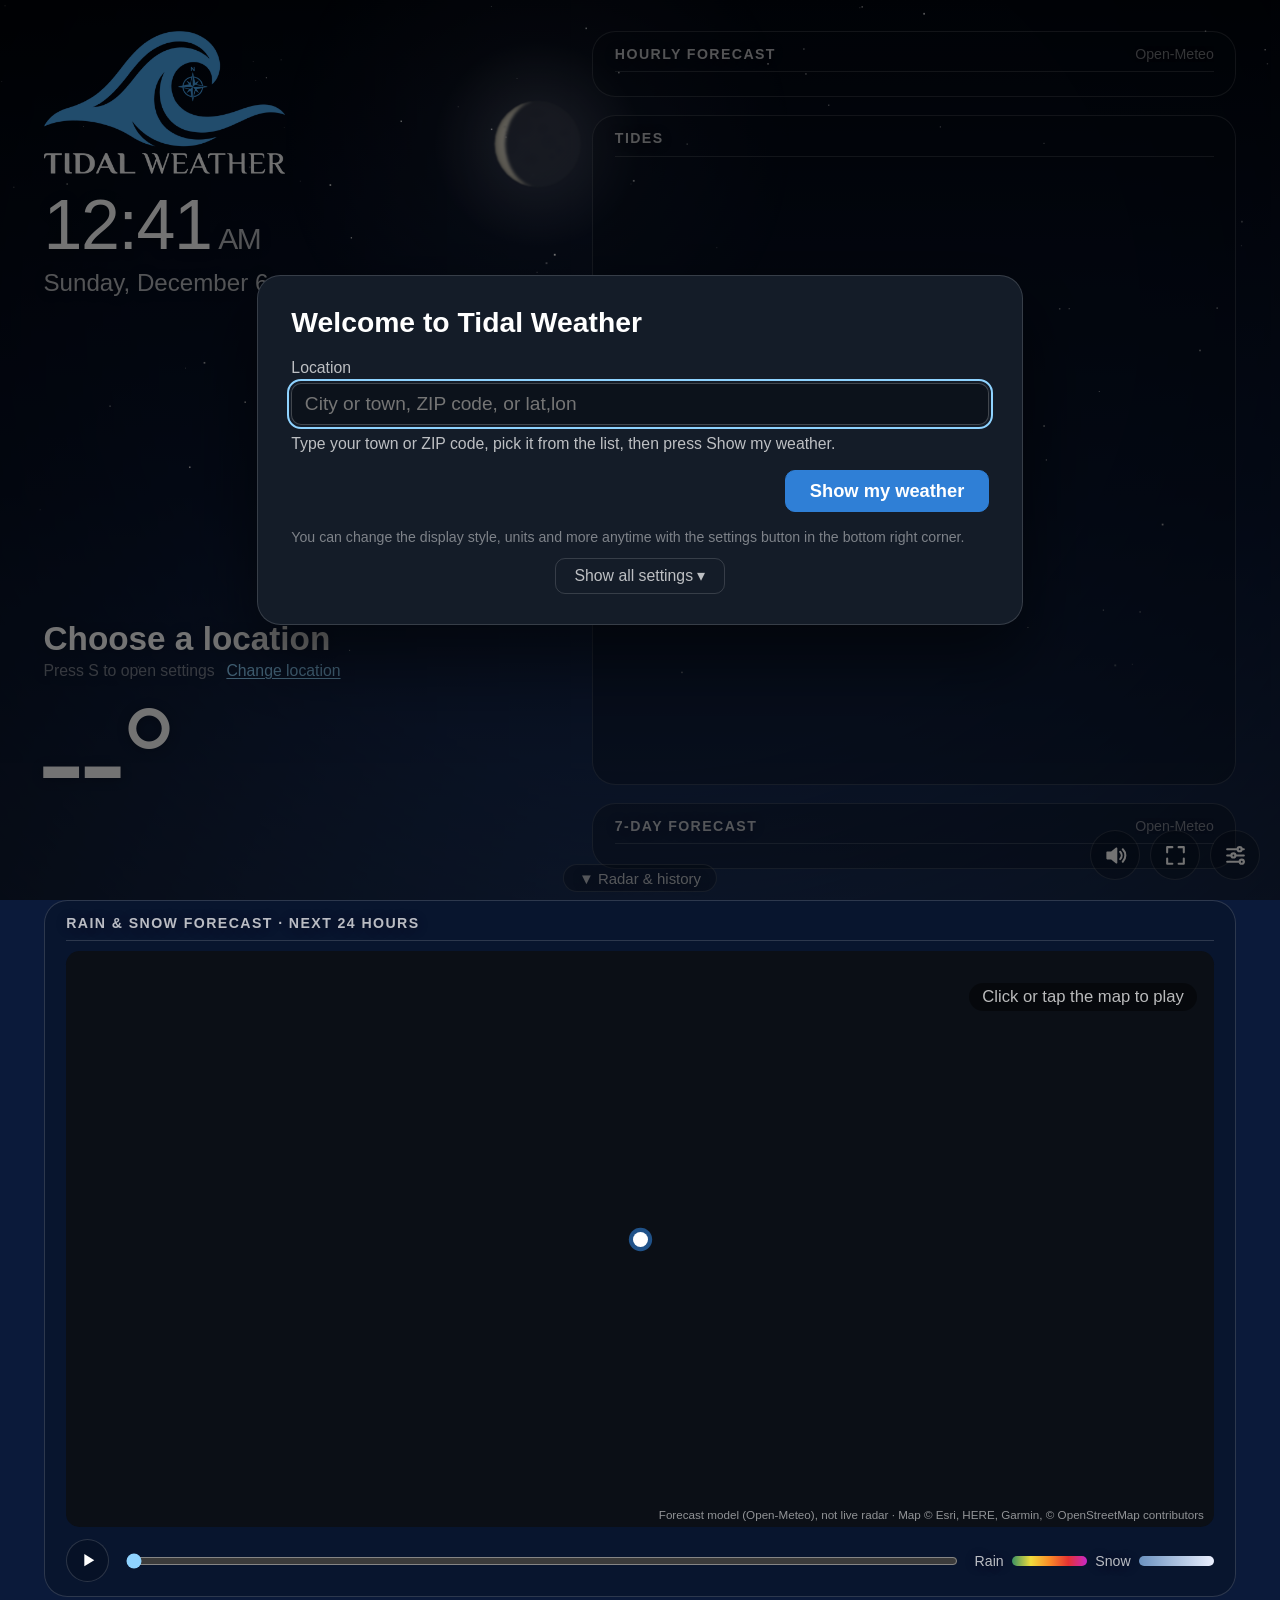
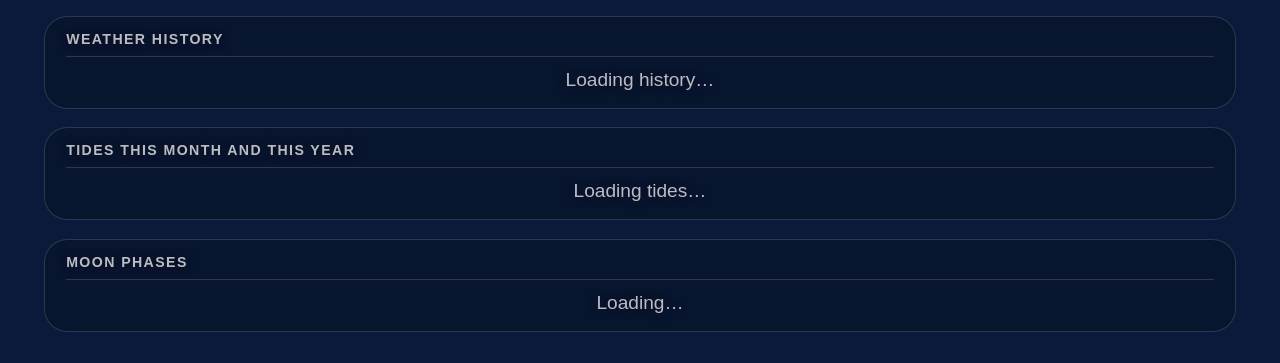
==== index.html @ eb4af856 "Moon phases: Sun and Moon tiles, a moon calendar below the first screen, exact full and new moon dat" ====
<!doctype html>
<html lang="en">
<head>
<meta charset="utf-8">
<meta name="viewport" content="width=device-width, initial-scale=1">
<!-- Security: the page may only load its own files and talk to the weather services below, and never tells them which page asked. -->
<meta http-equiv="Content-Security-Policy" content="default-src 'self'; script-src 'self' 'unsafe-inline'; style-src 'self' 'unsafe-inline'; img-src 'self' data: https://server.arcgisonline.com; connect-src 'self' https://tidal-weather.tidalweather.workers.dev https://api.open-meteo.com https://archive-api.open-meteo.com https://marine-api.open-meteo.com https://geocoding-api.open-meteo.com https://api.zippopotam.us https://api.tidesandcurrents.noaa.gov https://api.weather.gov https://earthquake.usgs.gov https://www.fema.gov; object-src 'none'; base-uri 'none'; form-action 'none'">
<meta name="referrer" content="no-referrer">
<title>Tidal Weather</title>
<link rel="icon" href="icon.png">
<!-- Added to a home screen, it gets the wave icon and opens full-screen like an app -->
<link rel="manifest" href="manifest.webmanifest">
<link rel="apple-touch-icon" href="app-icon-180.png">
<meta name="apple-mobile-web-app-capable" content="yes">
<meta name="mobile-web-app-capable" content="yes">
<meta name="apple-mobile-web-app-title" content="Tidal Weather">
<meta name="apple-mobile-web-app-status-bar-style" content="black">
<meta name="theme-color" content="#0b1a3a">
<link rel="stylesheet" href="style.css">
</head>
<body>
<div class="bg" id="bgA"></div>
<div class="bg" id="bgB"></div>
<canvas id="sky"></canvas>
<div id="shade"></div>

<main id="app">
  <section class="left">
    <div class="top">
      <div><img class="logo" src="logo.png" alt="Tidal Weather"><div class="clock" id="clock">--:--</div><div class="date" id="date"></div></div>
      <div class="notices">
        <div class="notice alert" id="alert" hidden></div>
        <div class="notice soe" id="soe" hidden></div>
      </div>
    </div>
    <div class="spacer"></div>
    <div class="place" id="place">Weather &amp; Tides</div>
    <div class="statusrow"><div class="status" id="status">Loading…</div><button type="button" class="chgloc" id="chgLoc">Change location</button></div>
    <div class="temp" id="temp">--°</div>
    <div class="cond" id="cond"></div>
    <div class="hl" id="hl"></div>
    <div class="stats" id="stats"></div>
  </section>

  <section class="right">
    <div class="card"><h3>Hourly forecast <span>Open-Meteo</span></h3><div class="hours" id="hours"></div></div>
    <div class="card" id="tideCard"><h3>Tides <span id="tideSrc"></span></h3><div id="tideBody" style="display:flex;flex-direction:column;flex:1;min-height:0"></div></div>
    <div class="card"><h3>7-day forecast <span>Open-Meteo</span></h3><div class="days" id="days"></div></div>
  </section>
  <div class="more-hint" id="moreHint">▼ Radar &amp; history</div>
</main>

<div class="more" id="more">
  <div class="card">
    <h3>Rain &amp; snow forecast · next 24 hours</h3>
    <div class="radar" id="radar">
      <canvas id="radarMap"></canvas><canvas id="radarRain"></canvas>
      <div class="pin"></div>
      <div class="stamp" id="radarStamp"></div>
      <div class="hint" id="radarHint"></div>
      <div class="note" id="radarNote"></div>
      <div class="credit">Forecast model (Open-Meteo), not live radar · Map © Esri, HERE, Garmin, © OpenStreetMap contributors</div>
    </div>
    <div class="radar-bar">
      <button type="button" id="radarPlay" aria-label="Pause"></button>
      <input type="range" id="radarSlider" min="0" max="95" value="0" aria-label="Forecast time">
      <div class="legend">Rain <i style="background:linear-gradient(90deg,rgba(80,200,120,.7),#f0dc3c,#fa8c28,#e63232,#c828c8)"></i>
        Snow <i style="background:linear-gradient(90deg,rgba(150,200,255,.7),#ebf0ff)"></i></div>
    </div>
  </div>
  <div class="card">
    <h3>Weather history <span id="histWhere"></span></h3>
    <div id="hist"><div class="empty">Loading history…</div></div>
  </div>
  <div class="card">
    <h3>Tides this month and this year <span id="tideYearSrc"></span></h3>
    <div id="tideYear"><div class="empty">Loading tides…</div></div>
  </div>
  <div class="card">
    <h3>Moon phases <span id="moonWhen"></span></h3>
    <div id="moonCal"><div class="empty">Loading…</div></div>
  </div>
</div>

<canvas id="glass"></canvas>
<div id="vbar" aria-hidden="true"><div id="vthumb"></div></div>

<button id="sndBtn" aria-label="Sounds" title="Sounds">
  <svg viewBox="0 0 24 24" fill="none" stroke="currentColor" stroke-width="2" stroke-linecap="round" stroke-linejoin="round"><path d="M4 9v6h4l5 4V5L8 9z" fill="currentColor" stroke-width="1.5"/><path d="M16.5 8.5a5 5 0 0 1 0 7M19 6a8.5 8.5 0 0 1 0 12"/></svg>
</button>
<div id="sndPanel" hidden>
  <h4>Sounds <button type="button" id="sndClose" aria-label="Close">×</button></h4>
  <div id="sndList"></div>
  <div class="sndrow"><span>Volume</span><input type="range" id="sndVol" min="0" max="100" value="60" aria-label="Volume"><button type="button" id="sndStop">Stop</button></div>
  <div id="sndMsg"></div>
</div>
<button id="fsBtn" aria-label="Full screen" title="Full screen (F)"></button>
<button id="gear" aria-label="Settings" title="Settings (S)">
  <svg viewBox="0 0 24 24" fill="none" stroke="currentColor" stroke-width="2" stroke-linecap="round"><path d="M4 6h10M18 6h2M4 12h4M12 12h8M4 18h12M20 18h0"/><circle cx="16" cy="6" r="2"/><circle cx="10" cy="12" r="2"/><circle cx="18" cy="18" r="2"/></svg>
</button>

<div class="modal" id="settings" hidden>
  <form class="panel" id="setForm" autocomplete="off">
    <h2 id="setTitle">Settings</h2>
    <label class="keep">Location
      <input id="locInput" placeholder="City or town, ZIP code, or lat,lon">
    </label>
    <div id="locResults"></div>
    <div class="row">
      <label>Units
        <select id="unitsSel"><option value="imperial">°F · mph · ft</option><option value="metric">°C · km/h · m</option></select>
      </label>
      <label>Clock
        <select id="clockSel"><option value="12">12-hour</option><option value="24">24-hour</option></select>
      </label>
    </div>
    <div class="row">
      <label>Tide station (NOAA ID, blank = nearest)
        <input id="stationInput" placeholder="auto">
      </label>
      <label>Background animation
        <select id="motionSel"><option value="full">Full (30 fps)</option><option value="light">Light (15 fps, fewer particles)</option><option value="off">Off (still image)</option></select>
      </label>
    </div>
    <label>Display style
      <select id="displaySel"><option value="normal">Sky (default)</option><option value="ocean">Ocean</option><option value="forest">Forest</option><option value="tropical" disabled>Tropical (coming soon)</option><option value="city" disabled>City (coming soon)</option><option value="waterfall" disabled>Waterfall (coming soon)</option><option value="village" disabled>Village (coming soon)</option><option value="mirror">Smart mirror (black background, no animation)</option></select>
    </label>
    <label>Holiday theme
      <select id="holidaySel"><option value="off">None</option><option value="auto">Automatic (each holiday in its season)</option><option value="newyear" disabled>New Year's (coming soon)</option><option value="valentine" disabled>Valentine's Day (coming soon)</option><option value="stpatrick" disabled>St. Patrick's Day (coming soon)</option><option value="easter" disabled>Easter (coming soon)</option><option value="july4" disabled>Fourth of July (coming soon)</option><option value="halloween">Halloween</option><option value="thanksgiving" disabled>Thanksgiving (coming soon)</option><option value="christmas" disabled>Christmas (coming soon)</option></select>
    </label>
    <div class="row">
      <label>Background scene
        <select id="sceneSel">
          <option value="auto">Match current weather</option>
          <option value="clear">Preview: clear</option><option value="partly">Preview: partly cloudy</option>
          <option value="cloudy">Preview: cloudy</option><option value="fog">Preview: fog</option>
          <option value="drizzle">Preview: drizzle</option><option value="rain">Preview: rain</option>
          <option value="heavy">Preview: heavy rain</option><option value="flurries">Preview: flurries</option>
          <option value="snow">Preview: snow</option><option value="heavysnow">Preview: heavy snow</option>
          <option value="storm">Preview: thunderstorm</option><option value="hurricane">Preview: hurricane</option><option value="tornado">Preview: tornado</option>
          <option value="windy">Preview: high wind</option>
        </select>
      </label>
      <label>Time of day
        <select id="todSel"><option value="auto">Match the sun</option><option value="day">Preview: day</option><option value="golden">Preview: sunrise / sunset</option><option value="night">Preview: night</option></select>
      </label>
    </div>
    <div class="row">
      <label>Test alert notice
        <select id="alertSel">
          <option value="">Off (real alerts only)</option>
          <option value="demo">Preview: mix of flood warning, advisory &amp; earthquake</option>
          <option value="Hurricane Warning">Preview: Hurricane Warning</option><option value="Tropical Storm Warning">Preview: Tropical Storm Warning</option><option value="Tornado Warning">Preview: Tornado Warning</option>
          <option value="Severe Thunderstorm Warning">Preview: Severe Thunderstorm Warning</option><option value="Flash Flood Warning">Preview: Flash Flood Warning</option><option value="Flood Watch">Preview: Flood Watch</option>
          <option value="Coastal Flood Warning">Preview: Coastal Flood Warning</option><option value="Coastal Flood Advisory">Preview: Coastal Flood Advisory</option><option value="Winter Storm Warning">Preview: Winter Storm Warning</option>
          <option value="High Wind Warning">Preview: High Wind Warning</option><option value="Tsunami Warning">Preview: Tsunami Warning</option><option value="earthquake">Preview: earthquake (M6.2)</option>
        </select>
      </label>
      <label>Test state of emergency
        <select id="soeSel"><option value="">Off</option><option value="nj">Preview: New Jersey state declaration</option><option value="on">Preview: federal (FEMA) declaration</option></select>
      </label>
    </div>
    <details class="logbox">
      <summary>Alert history, last 30 days <span id="logCount"></span></summary>
      <div id="logList"></div>
    </details>
    <details class="logbox" id="fbBox">
      <summary>Send feedback</summary>
      <div class="fb">
        <label>Your message
          <textarea id="fbMsg" rows="4" maxlength="2000" placeholder="Ideas, problems, anything about the website…"></textarea>
        </label>
        <label>Your email (optional, only if you'd like a reply)
          <input id="fbReply" type="email" maxlength="200" placeholder="you@example.com">
        </label>
        <input id="fbTrap" class="trap" tabindex="-1" autocomplete="off" aria-hidden="true">
        <div class="fbrow"><button type="button" id="fbSend">Send</button><span id="fbStatus"></span></div>
      </div>
    </details>
    <div class="buttons"><button type="button" class="left" id="fsSetBtn">Full screen</button><button type="button" id="cancelBtn">Cancel</button><button type="submit" id="saveBtn">Save</button></div>
    <p class="hint wonly keep">You can change the display style, units and more anytime with the settings button in the bottom right corner.</p>
    <button type="button" id="moreSetBtn" class="keep">Show all settings ▾</button>
    <p class="hint">Keys: S or Enter opens settings · Esc closes · R refreshes · F toggles full screen.</p>
    <p class="hint" id="verLine"></p>
  </form>
</div>
<div id="toast"></div>

<!-- version.js is written when the website is published; the test copy on the PC has none -->
<script src="version.js"></script>
<!-- what the fisherman thinks, in the Ocean style (edit this file to change his lines) -->
<script src="fisherman-lines.js"></script>
<script src="camper-lines.js"></script>
<script src="beach-lines.js"></script>
<script src="js/core.js"></script>
<script src="js/sky.js"></script>
<script src="js/ocean.js"></script>
<script src="js/forest.js"></script>
<script src="js/tropical.js"></script>
<script src="js/holidays.js"></script>
<script src="js/events.js"></script>
<script src="js/scene.js"></script>
<script src="js/display.js"></script>
<script src="js/settings.js"></script>
<script src="js/below.js"></script>
<script src="js/start.js"></script>
</body>
</html>
---- style.css ----
:root {
  --fg: #fff;
  --dim: rgba(255,255,255,.72);
  --faint: rgba(255,255,255,.45);
  --card: rgba(6,12,22,.30);
  --line: rgba(255,255,255,.15);
  --water: #8fd3ff;
}
* { box-sizing: border-box; margin: 0; padding: 0; }
/* Everything is sized in rem, and rem follows screen height, so it scales from 720p to 4K. */
html { font-size: 1.85vh; background: #0b1a3a; }
body {
  min-height: 100vh; overflow-x: hidden; overflow-y: auto; color: var(--fg); background: #0b1a3a;
  font-family: "Segoe UI", "Inter", "Helvetica Neue", Ubuntu, Roboto, "Noto Sans", Arial, sans-serif;
  -webkit-font-smoothing: antialiased; user-select: none;
}
body.idle { cursor: none; }

.bg { position: fixed; inset: 0; opacity: 0; transition: opacity 4s ease; }
.bg.on { opacity: 1; }
#sky { position: fixed; inset: 0; width: 100%; height: 100%; }
#glass { position: fixed; inset: 0; width: 100%; height: 100%; pointer-events: none; z-index: 5; }
#shade {
  position: fixed; inset: 0; pointer-events: none;
  background:
    linear-gradient(90deg, rgba(0,0,0,.22), rgba(0,0,0,0) 45%),
    radial-gradient(ellipse at 50% 35%, rgba(0,0,0,0) 55%, rgba(0,0,0,.32) 100%);
}
/* The background layers are as tall as the screen with a phone's address bar hidden (the "large viewport"),
   so they don't resize, or leave a gap, while the bar slides in and out during scrolling. */
@supports (height: 100lvh) { .bg, #sky, #glass, #shade { bottom: auto; height: 100lvh; } }

#app {
  position: relative; height: 100vh; padding: 3.4vh 3.4vw;   /* the first screen; radar and history are below it */
  display: grid; grid-template-columns: 1fr 1.25fr; gap: 2.6vw;
  transition: transform 3s ease; text-shadow: 0 1px 12px rgba(0,0,0,.25);
}

/* ---------- left column ---------- */
.left { display: flex; flex-direction: column; min-height: 0; }
.logo { display: block; width: 14.5rem; height: auto; margin-bottom: 1rem; }   /* logo.png: the user's Tidal Weather logo, recoloured for the dark sky */
.clock { font-size: 4.2rem; font-weight: 300; line-height: 1; letter-spacing: -.02em; font-variant-numeric: tabular-nums; }
.clock small { font-size: 1.8rem; font-weight: 400; margin-left: .4rem; color: var(--dim); }
.date { font-size: 1.45rem; color: var(--dim); margin-top: .5rem; }
.spacer { flex: 1; }

/* Notices beside the logo and clock: the weather alert on top, the state of emergency under it.
   Both are half the column's height, so they never push the rest of the screen down. */
.top { display: flex; align-items: stretch; gap: 1.6rem; }
.notices { flex: 1; min-width: 0; display: flex; flex-direction: column; gap: 1rem; }
.notice {
  flex: 0 0 calc(50% - .5rem); min-height: 0; overflow: hidden; display: flex; align-items: center; gap: 1rem; padding: .75rem 1.1rem;
  border-radius: 1.2rem; border: 2px solid; text-shadow: 0 1px 4px rgba(0,0,0,.3);
}
.notice[hidden] { display: none; }
.alert.warning { background: rgba(196,28,40,.88); border-color: #ff7070; animation: alertGlow 2.4s ease-in-out infinite; }
.alert.watch { background: rgba(206,104,16,.88); border-color: #ffb057; }
.alert.advisory { background: rgba(176,136,10,.88); border-color: #ffd95a; }
.soe { background: rgba(120,20,40,.88); border-color: #ff8a9a; }
.notice svg { width: 2.8rem; height: 2.8rem; flex: none; }
.notice .ev { font-size: 1.38rem; font-weight: 700; line-height: 1.1; }
.notice .when { font-size: 1rem; line-height: 1.25; margin-top: .3rem; opacity: .92; display: -webkit-box; -webkit-line-clamp: 3; -webkit-box-orient: vertical; overflow: hidden; }
.notice .cnt { font-size: .8rem; margin-top: .2rem; opacity: .75; text-transform: uppercase; letter-spacing: .06em; }
@keyframes alertGlow { 50% { box-shadow: 0 0 2.4rem rgba(255,70,70,.6); } }

.logbox { margin: .2rem 0 1rem; border: 1px solid rgba(255,255,255,.22); border-radius: .6rem; padding: .6rem .8rem; }
.logbox summary { cursor: pointer; font-size: 1rem; color: var(--dim); }
.fb { margin-top: .8rem; }
.fb textarea { display: block; width: 100%; margin-top: .35rem; font: inherit; font-size: 1.05rem; color: #fff; resize: vertical;
  background: #0c121b; border: 1px solid rgba(255,255,255,.22); border-radius: .6rem; padding: .55rem .75rem; }
.fb .trap { position: absolute; left: -9999px; width: 1px; height: 1px; opacity: 0; }   /* only robots fill this in */
.fbrow { display: flex; align-items: center; gap: 1rem; }
#fbSend { font: inherit; font-size: 1.05rem; padding: .45rem 1.3rem; border-radius: .6rem; cursor: pointer; border: 0; background: #2f7fd6; color: #fff; font-weight: 600; }
#fbSend:disabled { opacity: .5; cursor: default; }
#fbStatus { font-size: .95rem; color: var(--dim); }
#fbStatus.ok { color: #9be7a8; } #fbStatus.err { color: #ffcf7a; }
#logList { max-height: 15rem; overflow: auto; margin-top: .7rem; display: flex; flex-direction: column; gap: .55rem; }
.logrow { display: grid; grid-template-columns: .7rem 1fr; gap: .6rem; font-size: .98rem; }
.logrow i { width: .6rem; height: .6rem; border-radius: 50%; margin-top: .4rem; background: #8fd3ff; }
.logrow i.warning { background: #ff5a5a; } .logrow i.watch { background: #ffa040; }
.logrow i.advisory { background: #ffd34d; } .logrow i.emergency { background: #d48bff; }
#logList .m { color: var(--faint); font-size: .84rem; }
.place { font-size: 2rem; font-weight: 600; }
.statusrow { display: flex; align-items: baseline; gap: .7rem; margin-top: .25rem; }
.status { font-size: .95rem; color: var(--faint); }
/* opens settings at the location box; fades out with the corner buttons when the mouse is idle */
.chgloc { font: inherit; font-size: .95rem; color: var(--water); background: none; border: 0; padding: 0; cursor: pointer; text-decoration: underline; text-underline-offset: .15em; transition: opacity .6s; }
body.idle .chgloc, .mirror .chgloc { opacity: 0; pointer-events: none; }
.status.warn { color: #ffcf7a; }
.temp { font-size: 8.8rem; font-weight: 200; line-height: 1; letter-spacing: -.05em; margin: .4rem 0 0 -.4rem; }
.cond { font-size: 2rem; font-weight: 500; display: flex; align-items: center; gap: .5rem; }
.cond .ic { width: 3rem; height: 3rem; margin: 0; }
.hl { font-size: 1.45rem; color: var(--dim); margin-top: .35rem; }
.hl .pop { color: var(--water); font-weight: 600; margin-left: 1.1rem; white-space: nowrap; }
.hl .pop svg { width: .8em; height: 1.05em; fill: currentColor; vertical-align: -.12em; margin-right: .3rem; }
.hl .pop.sn { color: #fff; }
.hl .pop .fl { width: 1em; height: 1em; fill: none; vertical-align: -.14em; }

.stats { display: grid; grid-template-columns: repeat(4, 1fr); gap: .8rem; margin-top: 1.8rem; }
.tile { background: var(--card); border: 1px solid var(--line); border-radius: 1rem; padding: .7rem .9rem; min-width: 0; }
.tile .k { font-size: .78rem; text-transform: uppercase; letter-spacing: .09em; color: var(--dim); white-space: nowrap; }
.tile .v { font-size: 1.5rem; font-weight: 500; margin-top: .2rem; white-space: nowrap; overflow: hidden; text-overflow: ellipsis; }
.tile .s { font-size: .82rem; color: var(--faint); margin-top: .1rem; white-space: nowrap; }
/* the Sun tile (sunrise and sunset on two lines) and the Moon tile (picture and phase name) */
.tile .two { display: flex; flex-direction: column; font-size: 1.12rem; line-height: 1.3; }
.tile .two i { font-style: normal; display: inline-block; width: 1.1em; color: #f5c451; }
.tile .two i.dn { color: #f08a4b; }
.tile .mv { display: flex; align-items: center; gap: .45rem; font-size: 1.05rem; line-height: 1.15; white-space: normal; }
.tile .mv .mo { flex: none; width: 1.9rem; height: 1.9rem; }
/* the moon calendar */
.moonnow { display: flex; align-items: center; gap: 1.2rem; margin-bottom: 1rem; flex-wrap: wrap; }
.moonnow .big { width: 4.2rem; height: 4.2rem; }
.moonnow .nm { font-size: 1.5rem; font-weight: 600; }
.moonnow .sub { color: var(--dim); font-size: .95rem; margin-top: .15rem; }
.moonnow .nxt { margin-left: auto; text-align: right; color: var(--dim); font-size: 1rem; line-height: 1.6; }
.moonnow .nxt b { color: #fff; font-weight: 600; }
.mcal { display: grid; grid-template-columns: repeat(7, 1fr); gap: .35rem; }
.mcal > span { display: flex; flex-direction: column; align-items: center; gap: .2rem; padding: .45rem .2rem; border-radius: .7rem; min-width: 0; }
.mcal .wd { font-size: .8rem; font-weight: 600; color: var(--dim); text-transform: uppercase; letter-spacing: .06em; padding: 0 0 .2rem; }
.mcal b { font-size: .95rem; font-weight: 500; color: var(--dim); }
.mcal .mo { width: 1.9rem; height: 1.9rem; }
.mcal small { font-size: .72rem; color: #f1ead2; min-height: .9rem; white-space: nowrap; overflow: hidden; text-overflow: ellipsis; max-width: 100%; }
.mcal .sh { display: none; }
@media (max-width: 700px) { .mcal .lg { display: none; } .mcal .sh { display: inline; } }
.mcal .past { opacity: .45; }
.mcal .today { background: rgba(255,255,255,.1); box-shadow: inset 0 0 0 1px rgba(255,255,255,.35); }
.mcal .today b { color: #fff; font-weight: 700; }
.arrow { display: inline-block; font-weight: 700; }

/* ---------- right column ---------- */
.right { display: grid; grid-template-rows: auto 1fr auto; gap: 1.1rem; min-height: 0; }
.card {
  background: var(--card); border: 1px solid var(--line); border-radius: 1.4rem;
  padding: .85rem 1.3rem; min-height: 0; display: flex; flex-direction: column;
}
.card h3 {
  font-size: .85rem; text-transform: uppercase; letter-spacing: .1em; color: var(--dim); font-weight: 600;
  padding-bottom: .55rem; margin-bottom: .6rem; border-bottom: 1px solid var(--line);
  display: flex; justify-content: space-between; gap: 1rem;
}
.card h3 span { text-transform: none; letter-spacing: 0; font-weight: 400; color: var(--faint); white-space: nowrap; overflow: hidden; text-overflow: ellipsis; }

.ic { width: 2.3rem; height: 2.3rem; display: block; margin: .2rem auto; overflow: visible; }

.hours { display: grid; grid-template-columns: repeat(12, 1fr); text-align: center; }
.hours .t { font-size: 1rem; font-weight: 500; }
.hours .p { font-size: .8rem; color: var(--water); height: 1rem; font-weight: 600; }
.hours .d { font-size: 1.35rem; font-weight: 500; }
.hours .a { font-size: .78rem; color: var(--water); height: 1rem; margin-top: .1rem; font-weight: 600; }

.days { display: flex; flex-direction: column; }
.day {
  display: grid; grid-template-columns: 5rem 2.6rem 5rem 3.2rem 1fr 3.2rem; align-items: center;
  gap: .6rem; height: 2.05rem; font-size: 1.25rem; border-top: 1px solid rgba(255,255,255,.07);
}
.day:first-child { border-top: 0; }
.day .ic { width: 1.8rem; height: 1.8rem; margin: 0; }
.day .p { font-size: .85rem; color: var(--water); font-weight: 600; line-height: 1.05; }
.day .p small { display: block; font-size: .78rem; font-weight: 500; white-space: nowrap; }
.sn { color: #fff; white-space: nowrap; }
.fl { width: .8em; height: .8em; vertical-align: -.08em; margin-left: .12em; }
.day .lo { color: var(--dim); text-align: right; }
.bar { position: relative; height: .42rem; border-radius: 1rem; background: rgba(255,255,255,.14); }
.bar i { position: absolute; top: 0; bottom: 0; border-radius: 1rem; }
.bar b { position: absolute; top: 50%; width: .62rem; height: .62rem; margin: -.31rem 0 0 -.31rem; border-radius: 50%; background: #fff; box-shadow: 0 0 0 .14rem rgba(0,0,0,.35); }

.tide-sum { font-size: 1.25rem; }
.tide-sum b { font-weight: 600; }
.tide-sum .dim { color: var(--dim); }
#tideCard { overflow: hidden; }   /* the curve runs an hour past each edge; keep it inside the box */
/* the chart scrolls sideways through all the loaded days; the edges fade to hint there's more */
.tide-scroll {
  flex: 1; min-height: 0; display: flex; overflow-x: auto; overflow-y: hidden; scrollbar-width: none; cursor: grab;
  margin-bottom: -.85rem;   /* use the card's bottom padding, where the labels used to spill into */
  -webkit-mask-image: linear-gradient(90deg, transparent 0, #000 1.2rem, #000 calc(100% - 1.2rem), transparent 100%);
  mask-image: linear-gradient(90deg, transparent 0, #000 1.2rem, #000 calc(100% - 1.2rem), transparent 100%);
}
.tide-scroll::-webkit-scrollbar { display: none; }
.tide-scroll.dragging { cursor: grabbing; }
.tide-inner { flex: none; display: flex; flex-direction: column; }
.chart { flex: 1; min-height: 8rem; position: relative; margin: .4rem 0; }
.chart svg { position: absolute; inset: 0; width: 100%; height: 100%; overflow: visible; }
.tide-marks { position: relative; height: 3.9rem; flex: none; }   /* never squeezed: the scrolling strip would clip the heights underneath */
.tide-marks .mk { position: absolute; top: .1rem; transform: translateX(-50%); text-align: center; white-space: nowrap; font-size: .9rem; line-height: 1.2; color: var(--dim); }
.tide-marks .mk strong { display: block; font-size: 1.2rem; color: var(--fg); font-weight: 500; }
.tide-marks .mk.past { opacity: .45; }
.empty { margin: auto; color: var(--dim); font-size: 1.15rem; text-align: center; max-width: 26rem; line-height: 1.4; }

/* ---------- settings ---------- */
#gear, #fsBtn, #sndBtn {
  position: fixed; right: 1.2rem; bottom: 1.2rem; width: 3rem; height: 3rem; border-radius: 50%; z-index: 6;
  border: 1px solid var(--line); background: var(--card); color: #fff; cursor: pointer; transition: opacity .6s;
  display: grid; place-items: center;
}
#fsBtn { right: 4.8rem; }
#sndBtn { right: 8.4rem; }
#sndBtn.on { border-color: var(--water); color: var(--water); }   /* a sound is playing */
#gear svg, #fsBtn svg, #sndBtn svg { width: 1.5rem; height: 1.5rem; }
body.idle #gear, body.idle #fsBtn, body.idle #sndBtn { opacity: 0; }
/* the Sounds panel, above the corner buttons */
#sndPanel {
  position: fixed; right: 1.2rem; bottom: 5rem; z-index: 9; width: min(21rem, calc(100vw - 2.4rem)); text-shadow: none;
  background: #141c28; border: 1px solid var(--line); border-radius: 1.1rem; padding: 1rem 1.1rem; box-shadow: 0 1rem 3rem rgba(0,0,0,.5);
}
#sndPanel[hidden] { display: none; }
#sndPanel h4 { font-size: 1.1rem; font-weight: 600; margin-bottom: .7rem; display: flex; justify-content: space-between; align-items: center; }
#sndPanel h4 button { font: inherit; font-size: 1.3rem; line-height: 1; background: none; border: 0; color: var(--dim); cursor: pointer; }
#sndList { display: grid; grid-template-columns: 1fr 1fr; gap: .5rem; }
#sndList button {
  font: inherit; font-size: 1rem; text-align: left; color: #fff; cursor: pointer; padding: .55rem .7rem; border-radius: .6rem;
  background: rgba(255,255,255,.06); border: 1px solid transparent; display: flex; gap: .45rem; align-items: center;
}
#sndList button:hover:not(:disabled) { background: rgba(255,255,255,.12); }
#sndList button.on { border-color: var(--water); background: rgba(143,211,255,.14); }
#sndList button:disabled { cursor: default; color: var(--faint); }
#sndList small { display: block; font-size: .72rem; color: var(--faint); }
.sndrow { display: flex; align-items: center; gap: .8rem; margin-top: .9rem; font-size: .95rem; color: var(--dim); }
#sndVol { flex: 1; accent-color: var(--water); }
#sndStop { font: inherit; font-size: .95rem; padding: .35rem .9rem; border-radius: .5rem; cursor: pointer; border: 1px solid rgba(255,255,255,.22); background: transparent; color: #fff; }
#sndMsg { margin-top: .6rem; font-size: .85rem; color: var(--faint); min-height: 1em; }
.buttons .left { margin-right: auto; }
.modal { position: fixed; inset: 0; background: rgba(0,0,0,.55); display: grid; place-items: center; z-index: 10; }
.modal[hidden] { display: none; }
.panel {
  width: min(46rem, 92vw); max-height: 92vh; overflow: auto; background: #141c28; border: 1px solid var(--line);
  border-radius: 1.4rem; padding: 1.8rem 2rem; box-shadow: 0 2rem 4rem rgba(0,0,0,.5); text-shadow: none;
}
.panel h2 { font-size: 1.7rem; font-weight: 600; margin-bottom: 1.2rem; }
.panel label { display: block; font-size: .95rem; color: var(--dim); margin-bottom: 1rem; }
.panel input, .panel select {
  display: block; width: 100%; margin-top: .35rem; font: inherit; font-size: 1.15rem; color: #fff;
  background: #0c121b; border: 1px solid rgba(255,255,255,.22); border-radius: .6rem; padding: .55rem .75rem;
}
.panel input:focus, .panel select:focus, .panel button:focus { outline: 2px solid var(--water); outline-offset: 2px; }
.row { display: grid; grid-template-columns: 1fr 1fr; gap: 1rem; }
#locResults { margin: -.4rem 0 1rem; display: flex; flex-direction: column; gap: .3rem; }
#locResults button {
  text-align: left; font: inherit; font-size: 1.05rem; color: #fff; background: rgba(255,255,255,.06);
  border: 1px solid transparent; border-radius: .5rem; padding: .45rem .7rem; cursor: pointer;
}
#locResults button:hover { background: rgba(255,255,255,.12); }
#locResults .msg { font-size: .95rem; color: var(--dim); }
#locResults .picked { color: #9be7a8; font-size: 1.05rem; }
.buttons { display: flex; justify-content: flex-end; gap: .8rem; margin-top: .6rem; }
.buttons button {
  font: inherit; font-size: 1.1rem; padding: .55rem 1.4rem; border-radius: .6rem; cursor: pointer;
  border: 1px solid rgba(255,255,255,.22); background: transparent; color: #fff;
}
.buttons button[type=submit] { background: #2f7fd6; border-color: #2f7fd6; font-weight: 600; }
.hint { margin-top: 1rem; font-size: .85rem; color: var(--faint); }
/* first visit: just the location box (everything else waits in the settings button at the bottom right) */
#setForm.welcome > :not(h2):not(.keep):not(#locResults):not(.buttons), #setForm.welcome #fsSetBtn, #setForm.welcome #cancelBtn { display: none; }
.wonly { display: none; }
#setForm.welcome .wonly { display: block; }
#setForm.firstrun #cancelBtn { display: none; }   /* no location yet, so nothing to go back to */
#moreSetBtn { display: none; margin: .8rem auto 0; background: none; border: 1px solid var(--line); color: var(--dim); font-size: .95rem; padding: .45rem 1.1rem; border-radius: .6rem; cursor: pointer; }
#setForm.welcome #moreSetBtn { display: block; }
#toast {
  position: fixed; left: 50%; bottom: 2rem; transform: translateX(-50%); background: #141c28; border: 1px solid var(--line);
  padding: .6rem 1.2rem; border-radius: .8rem; font-size: 1.05rem; opacity: 0; transition: opacity .3s; z-index: 20; pointer-events: none;
}
#toast.on { opacity: 1; }

/* ---------- below the first screen: forecast radar and weather history (scroll down) ---------- */
html { scrollbar-width: none; }   /* no scrollbar on the TV; the mouse wheel or a swipe still scrolls */
html::-webkit-scrollbar { display: none; }
/* A scrollbar for computers (in case the mouse wheel doesn't work): invisible until the mouse is over the right edge */
#vbar { position: fixed; top: 0; right: 0; width: 16px; height: 100vh; z-index: 30; opacity: 0; transition: opacity .25s; background: rgba(0,0,0,.25); }
#vbar:hover, #vbar.drag { opacity: 1; }
#vbar[hidden] { display: none; }
#vthumb { position: absolute; right: 3px; width: 10px; border-radius: 5px; background: rgba(255,255,255,.6); cursor: grab; }
#vbar.drag #vthumb { background: rgba(255,255,255,.85); cursor: grabbing; }
@media (hover: none), (pointer: coarse) { #vbar { display: none; } }   /* touch screens swipe instead */
.mirror #vbar { display: none; }
.more-hint {
  position: absolute; left: 50%; bottom: .5rem; transform: translateX(-50%); z-index: 6; cursor: pointer;
  font-size: .9rem; color: var(--dim); background: var(--card); border: 1px solid var(--line); border-radius: 1rem; padding: .25rem .9rem; transition: opacity .6s;
}
body.idle .more-hint { opacity: 0; }
.more { position: relative; padding: 0 3.4vw 3.4vh; display: flex; flex-direction: column; gap: 1.1rem; text-shadow: 0 1px 12px rgba(0,0,0,.25); }
.radar { position: relative; height: 64vh; border-radius: .8rem; overflow: hidden; background: #0b0f16; }
.radar canvas { position: absolute; inset: 0; width: 100%; height: 100%; }
.radar .pin { position: absolute; left: 50%; top: 50%; width: .9rem; height: .9rem; margin: -.45rem; border-radius: 50%; background: #fff; box-shadow: 0 0 0 .25rem rgba(47,127,214,.6); }
.radar .stamp { position: absolute; left: 1rem; top: .8rem; font-size: 1.5rem; font-weight: 600; text-shadow: 0 1px 6px #000; }
.radar .stamp small { display: block; font-size: .95rem; font-weight: 400; color: var(--dim); }
.radar { cursor: pointer; }
.radar .hint { position: absolute; right: 1rem; top: .9rem; font-size: 1rem; color: var(--dim); background: rgba(0,0,0,.45); border-radius: 1rem; padding: .25rem .8rem; text-shadow: none; }
.radar .hint:empty { display: none; }
.radar .note { position: absolute; left: 1rem; bottom: 1.8rem; font-size: 1.05rem; color: var(--dim); text-shadow: 0 1px 6px #000; }
.radar .credit { position: absolute; right: .6rem; bottom: .4rem; font-size: .7rem; color: rgba(255,255,255,.55); text-shadow: none; }
.radar-bar { display: flex; align-items: center; gap: 1rem; margin-top: .7rem; }
#radarPlay { flex: none; width: 2.6rem; height: 2.6rem; border-radius: 50%; border: 1px solid var(--line); background: var(--card); color: #fff; cursor: pointer; display: grid; place-items: center; }
#radarPlay svg { width: 1.1rem; height: 1.1rem; fill: currentColor; }
#radarSlider { flex: 1; min-width: 0; accent-color: var(--water); }
.legend { display: flex; align-items: center; gap: .5rem; font-size: .85rem; color: var(--dim); white-space: nowrap; }
.legend i { display: inline-block; width: 4.5rem; height: .6rem; border-radius: 1rem; }
.hist { display: grid; grid-template-columns: 1.2fr 1fr 1.2fr; gap: 2rem; }
.hist h4 { font-size: 1.05rem; font-weight: 600; margin-bottom: .4rem; }
.hist table { width: 100%; border-collapse: collapse; font-size: 1.05rem; }
.hist td, .hist th { padding: .38rem .4rem; border-top: 1px solid rgba(255,255,255,.07); text-align: right; white-space: nowrap; }
.hist th { border-top: 0; font-size: .8rem; font-weight: 600; color: var(--dim); text-transform: uppercase; letter-spacing: .06em; }
.hist td:first-child, .hist th:first-child { text-align: left; color: var(--dim); }
.hist td small { margin-left: .35rem; font-size: .8rem; color: var(--faint); }
.more .src { margin-top: 1rem; font-size: .85rem; color: var(--faint); }
.tidey { display: grid; grid-template-columns: 1.25fr 1fr; gap: 2.4rem; }
.tidey h4 { font-size: 1.05rem; font-weight: 600; margin-bottom: .4rem; }
.tidey .sum { font-size: 1rem; color: var(--dim); margin-bottom: .6rem; line-height: 1.5; }
.tidey .sum b { color: var(--fg); font-weight: 600; }
.tidey table { width: 100%; border-collapse: collapse; font-size: 1rem; }
.tidey td, .tidey th { padding: .3rem .4rem; border-top: 1px solid rgba(255,255,255,.07); text-align: left; white-space: nowrap; }
.tidey th { border-top: 0; font-size: .8rem; font-weight: 600; color: var(--dim); text-transform: uppercase; letter-spacing: .06em; }
.tidey td small { color: var(--faint); font-size: .8rem; margin-left: .25rem; }
.tidey td .sep { color: var(--faint); margin: 0 .45rem; }
.tidey tr.past { opacity: .45; }
.tidey tr.today td { background: rgba(143,211,255,.12); }
.tidey .top { color: var(--water); font-weight: 600; }
.tidey .moon { color: #ffe9a8; margin-left: .3rem; }
.tidey svg { width: 100%; height: auto; display: block; margin: .2rem 0 1rem; }
.mirror .more, .mirror .more-hint { display: none; }   /* a mirror can't scroll */

/* ---------- tall screens (phones held upright, portrait mirrors): one column ---------- */
@media (max-aspect-ratio: 1/1) {
  html { font-size: min(3.6vw, 2.2vh); }
  body { height: auto; min-height: 100vh; overflow-x: hidden; overflow-y: auto; }
  #app { position: relative; inset: auto; height: auto; min-height: 100vh; display: flex; flex-direction: column; gap: 1.1rem; padding: 1.6rem 1.2rem 5rem; }
  .top { flex-direction: column; gap: 1rem; }
  .notice { flex: none; }
  .spacer { display: none; }
  .place { margin-top: .4rem; }
  .stats { margin-top: 1.2rem; }
  .right { display: flex; flex-direction: column; gap: 1.1rem; }
  .hours { grid-template-columns: repeat(12, minmax(4.4rem, 1fr)); overflow-x: auto; scrollbar-width: none; }   /* swipe sideways for later hours */
  .hours::-webkit-scrollbar { display: none; }
  .chart { flex: none; height: 10rem; }
  .day { grid-template-columns: 4rem 2.2rem 3.8rem 2.8rem 1fr 2.8rem; gap: .5rem; }
  .more-hint { display: none; }
  .more { padding: 0 1.2rem 5rem; }
  .radar { height: 26rem; }
  .radar-bar { flex-wrap: wrap; }
  .hist { grid-template-columns: 1fr; gap: 1.4rem; }
  .hist td:first-child { white-space: normal; }
  .tidey { grid-template-columns: 1fr; gap: 1.4rem; }
  .tidey td .sep { display: block; height: 0; overflow: hidden; margin: 0; }
  .tidey td { white-space: normal; vertical-align: top; }
  .legend { width: 100%; justify-content: flex-end; }
  .hist table { font-size: .98rem; }
  .hist td small { display: block; margin-left: 0; }
}
/* narrow phones: tiles two across */
@media (max-aspect-ratio: 1/1) and (max-width: 600px) {
  .stats { grid-template-columns: repeat(2, 1fr); }
}

/* ---------- smart mirror mode: black background (the mirror shows through black), no animation, no tinted boxes ---------- */
.mirror body, .mirror { background: #000; }
.mirror .bg, .mirror #sky, .mirror #shade, .mirror #glass { display: none; }
.mirror #app { text-shadow: none; }
.mirror .card, .mirror .tile { background: transparent; border-color: rgba(255,255,255,.18); }

/* a portrait mirror can't scroll: everything shows on one screen (fitMirror shrinks the text to fit) and the hours don't need swiping */
@media (max-aspect-ratio: 1/1) { .mirror body { overflow-y: hidden; } .mirror #app { padding-bottom: 1.6rem; min-height: 0; } .mirror .hours { grid-template-columns: repeat(12, 1fr); overflow: visible; } }
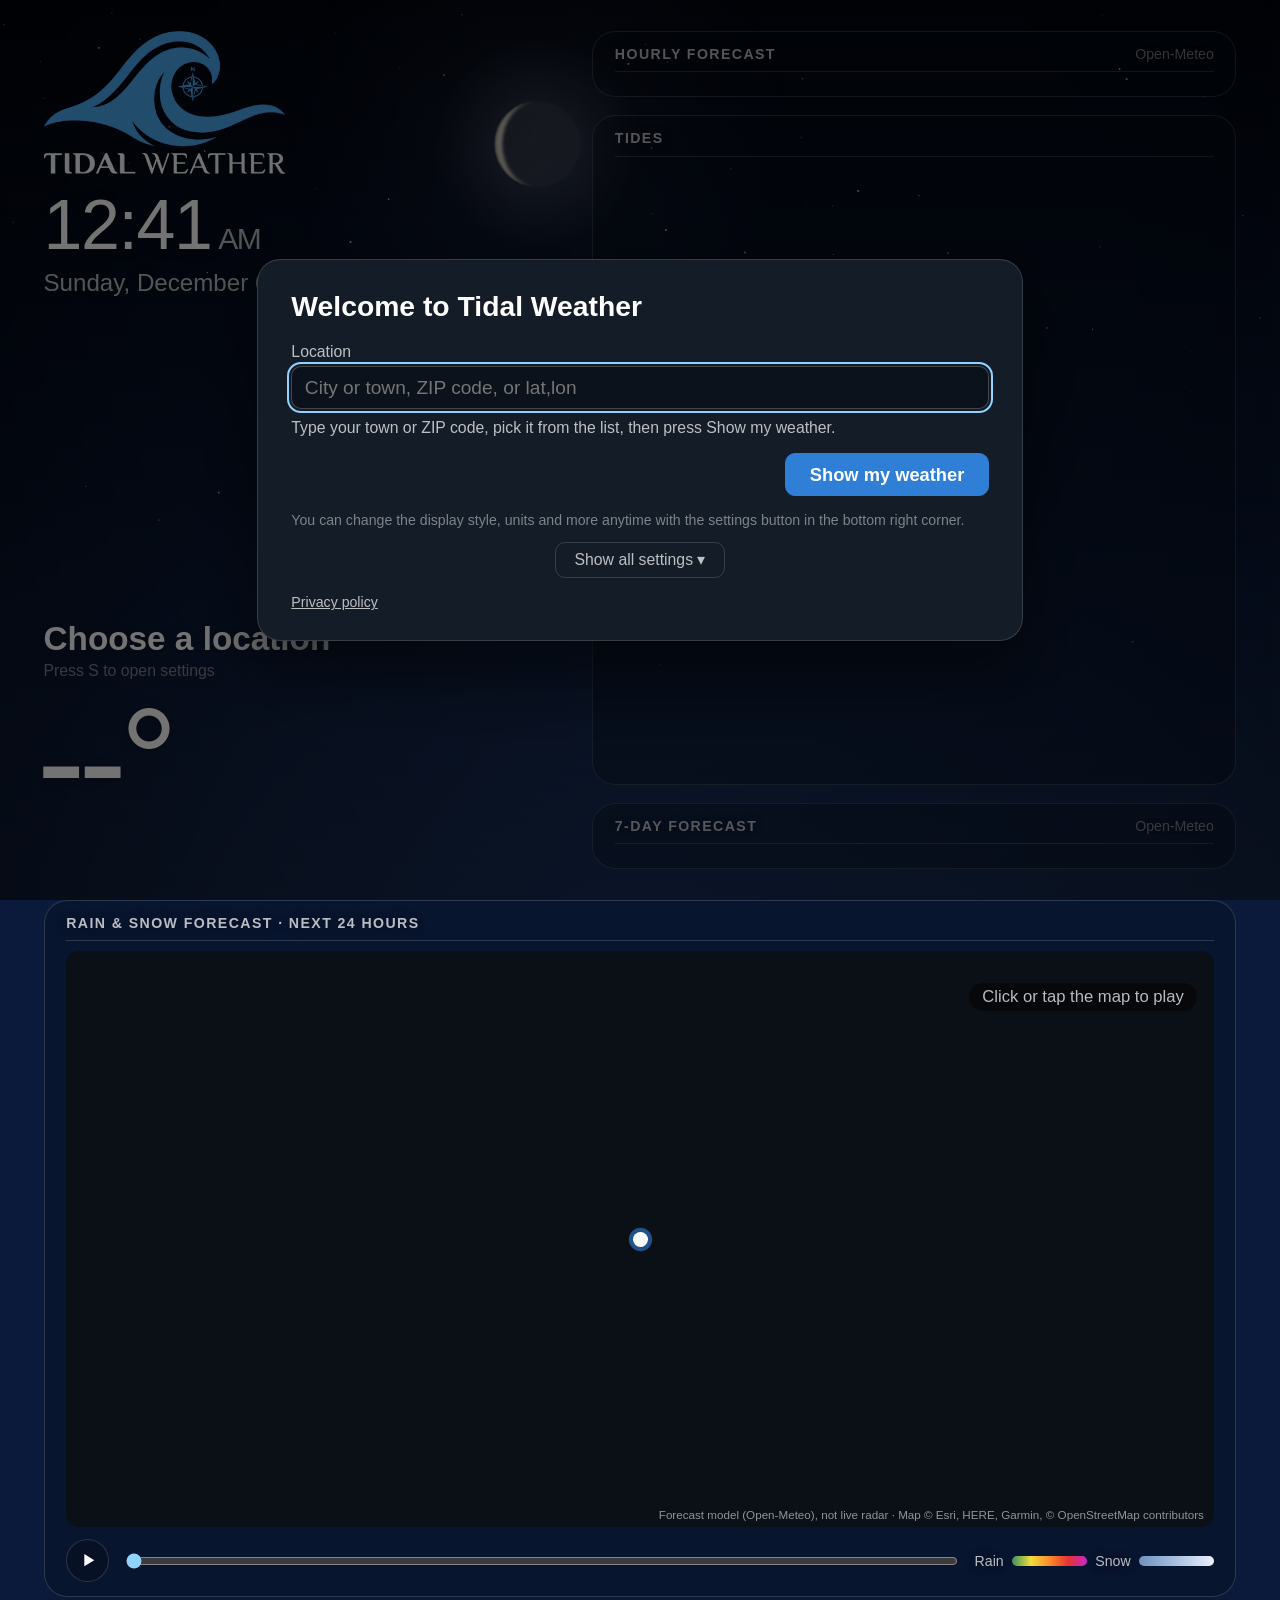
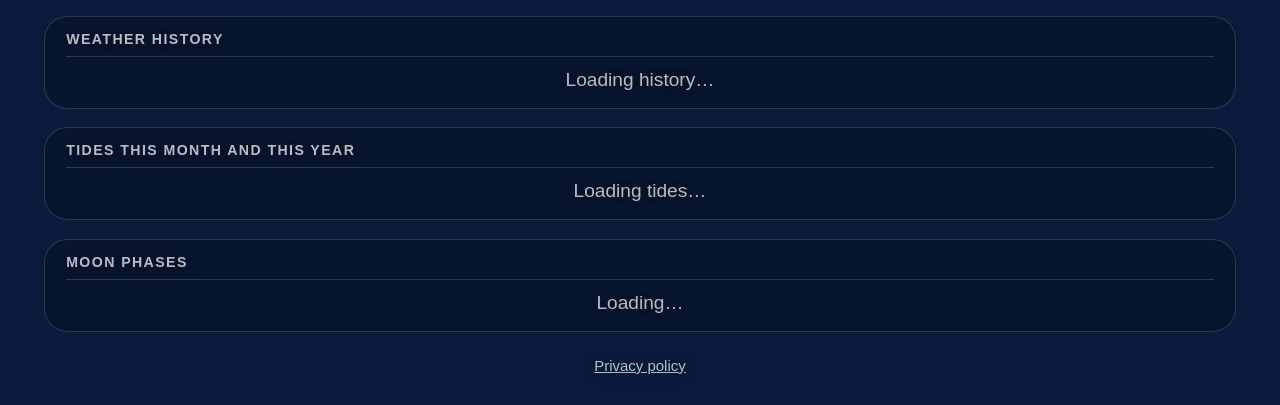
==== commit 985e4d48: "Privacy policy page, linked at the bottom of the page and in settings Co-Authored-By: Claude Opus 5." ====
--- a/index.html
+++ b/index.html
@@ -80,6 +80,7 @@
     <h3>Moon phases <span id="moonWhen"></span></h3>
     <div id="moonCal"><div class="empty">Loading…</div></div>
   </div>
+  <p class="foot"><a href="privacy.html">Privacy policy</a></p>
 </div>
 
 <canvas id="glass"></canvas>
@@ -182,6 +183,7 @@
     <button type="button" id="moreSetBtn" class="keep">Show all settings ▾</button>
     <p class="hint">Keys: S or Enter opens settings · Esc closes · R refreshes · F toggles full screen.</p>
     <p class="hint" id="verLine"></p>
+    <p class="hint keep"><a href="privacy.html">Privacy policy</a></p>
   </form>
 </div>
 <div id="toast"></div>
--- a/style.css
+++ b/style.css
@@ -302,6 +302,8 @@
 .hist td:first-child, .hist th:first-child { text-align: left; color: var(--dim); }
 .hist td small { margin-left: .35rem; font-size: .8rem; color: var(--faint); }
 .more .src { margin-top: 1rem; font-size: .85rem; color: var(--faint); }
+.more .foot { margin: .4rem 0 0; text-align: center; font-size: .9rem; }
+.more .foot a, #setForm .hint a { color: var(--dim); }
 .tidey { display: grid; grid-template-columns: 1.25fr 1fr; gap: 2.4rem; }
 .tidey h4 { font-size: 1.05rem; font-weight: 600; margin-bottom: .4rem; }
 .tidey .sum { font-size: 1rem; color: var(--dim); margin-bottom: .6rem; line-height: 1.5; }
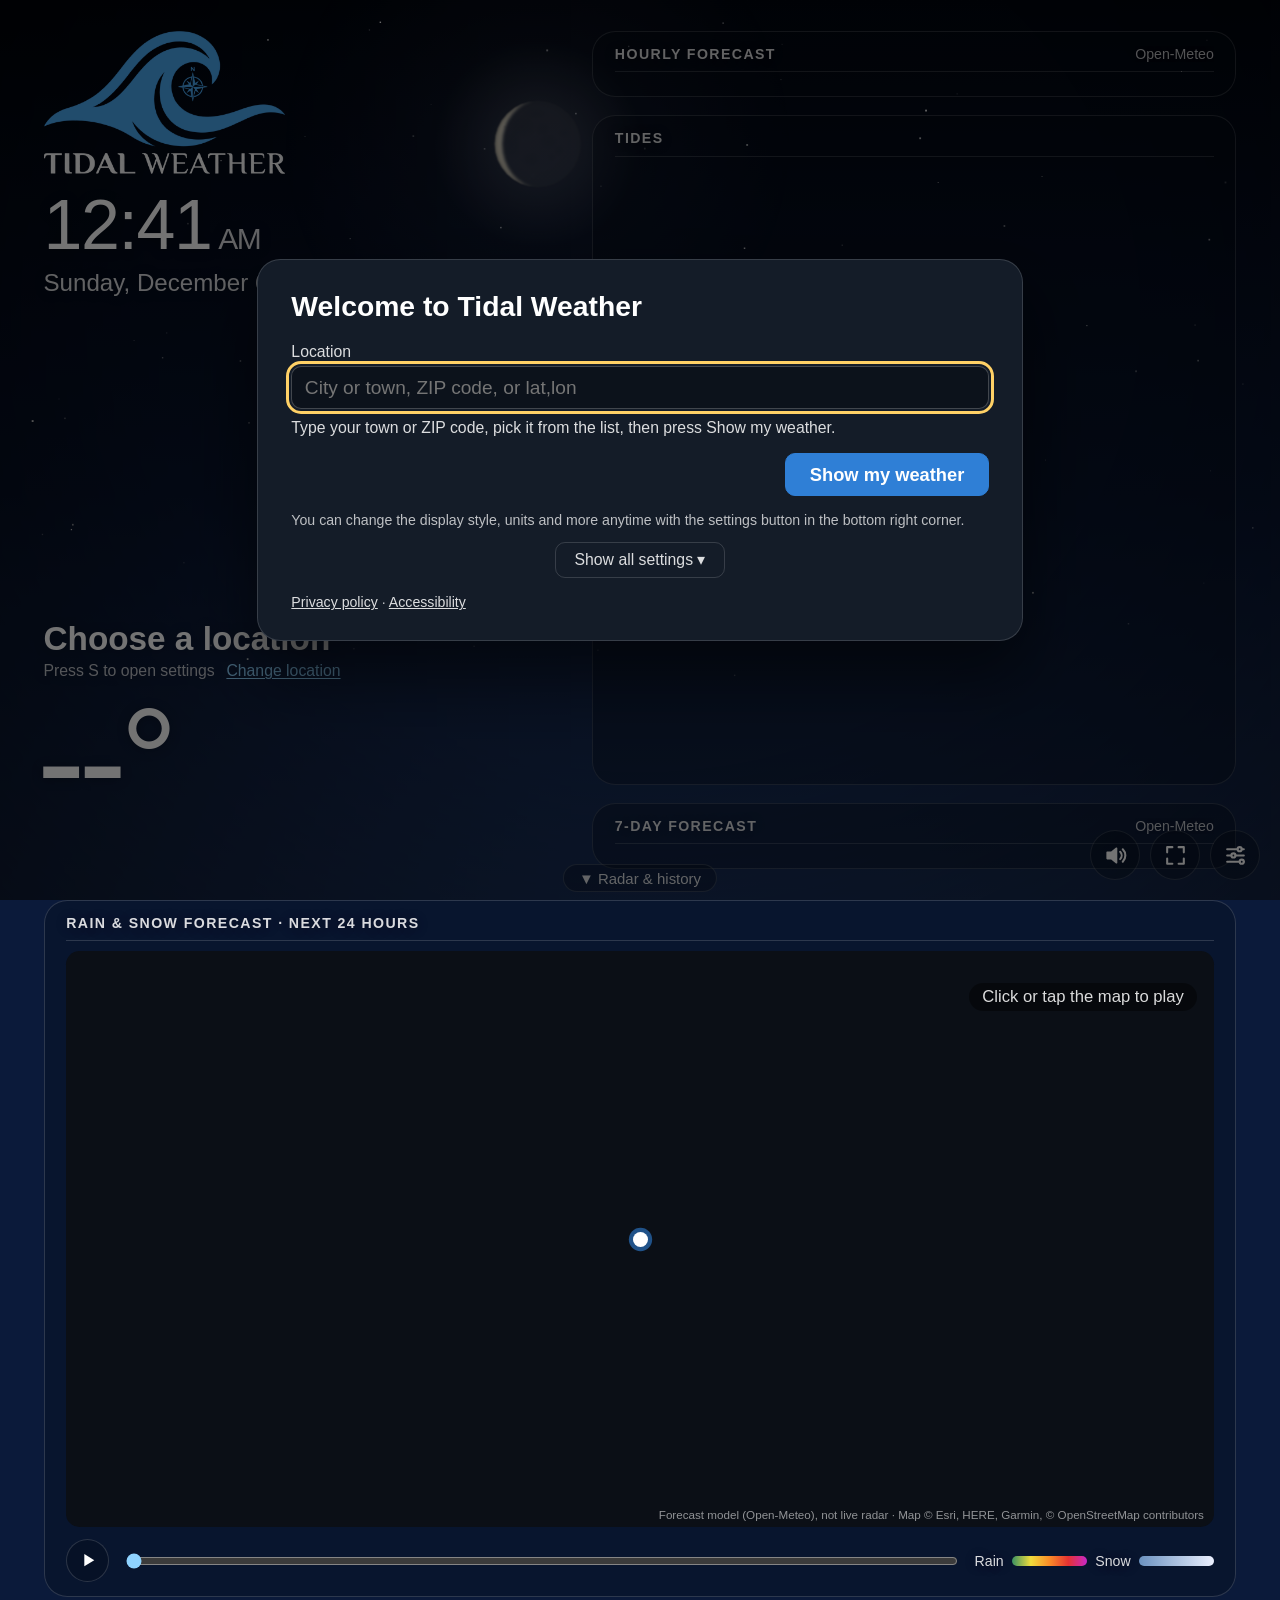
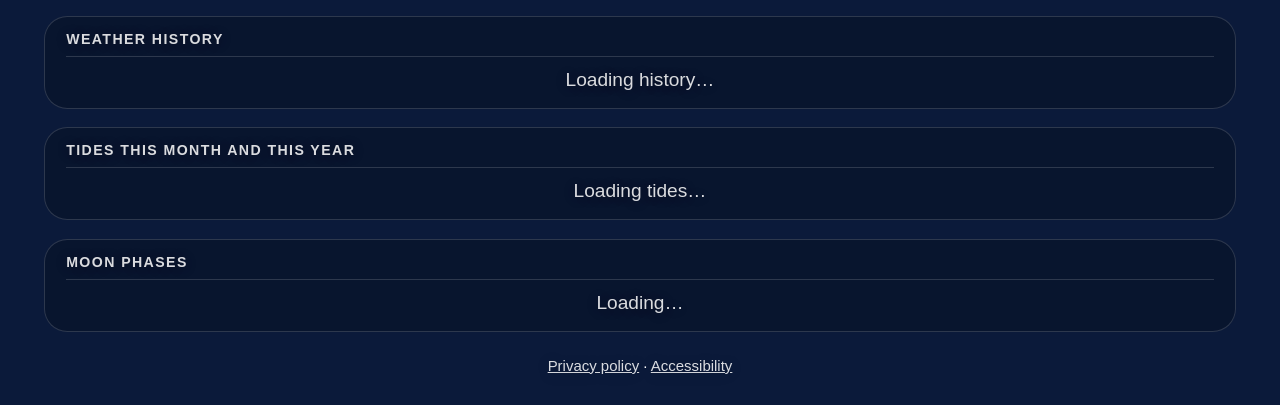
==== commit f3cf6238: "Accessibility: screen reader labels and headings, keyboard and dialog fixes, brighter small text, Te" ====
--- a/index.html
+++ b/index.html
@@ -19,15 +19,15 @@
 <link rel="stylesheet" href="style.css">
 </head>
 <body>
-<div class="bg" id="bgA"></div>
-<div class="bg" id="bgB"></div>
-<canvas id="sky"></canvas>
+<div class="bg" id="bgA" aria-hidden="true"></div>
+<div class="bg" id="bgB" aria-hidden="true"></div>
+<canvas id="sky" aria-hidden="true"></canvas>
 <div id="shade"></div>
 
 <main id="app">
   <section class="left">
     <div class="top">
-      <div><img class="logo" src="logo.png" alt="Tidal Weather"><div class="clock" id="clock">--:--</div><div class="date" id="date"></div></div>
+      <div><h1 class="logo-h"><img class="logo" src="logo.png" alt="Tidal Weather"></h1><div class="clock" id="clock">--:--</div><div class="date" id="date"></div></div>
       <div class="notices">
         <div class="notice alert" id="alert" hidden></div>
         <div class="notice soe" id="soe" hidden></div>
@@ -43,18 +43,18 @@
   </section>
 
   <section class="right">
-    <div class="card"><h3>Hourly forecast <span>Open-Meteo</span></h3><div class="hours" id="hours"></div></div>
-    <div class="card" id="tideCard"><h3>Tides <span id="tideSrc"></span></h3><div id="tideBody" style="display:flex;flex-direction:column;flex:1;min-height:0"></div></div>
-    <div class="card"><h3>7-day forecast <span>Open-Meteo</span></h3><div class="days" id="days"></div></div>
+    <div class="card"><h2>Hourly forecast <span>Open-Meteo</span></h2><div class="hours" id="hours"></div></div>
+    <div class="card" id="tideCard"><h2>Tides <span id="tideSrc"></span></h2><div id="tideBody" style="display:flex;flex-direction:column;flex:1;min-height:0"></div></div>
+    <div class="card"><h2>7-day forecast <span>Open-Meteo</span></h2><div class="days" id="days"></div></div>
   </section>
-  <div class="more-hint" id="moreHint">▼ Radar &amp; history</div>
+  <button type="button" class="more-hint" id="moreHint">▼ Radar &amp; history</button>
 </main>
 
 <div class="more" id="more">
   <div class="card">
-    <h3>Rain &amp; snow forecast · next 24 hours</h3>
+    <h2>Rain &amp; snow forecast · next 24 hours</h2>
     <div class="radar" id="radar">
-      <canvas id="radarMap"></canvas><canvas id="radarRain"></canvas>
+      <canvas id="radarMap" aria-hidden="true"></canvas><canvas id="radarRain" role="img" aria-label="Map of forecast rain and snow over the next 24 hours"></canvas>
       <div class="pin"></div>
       <div class="stamp" id="radarStamp"></div>
       <div class="hint" id="radarHint"></div>
@@ -69,27 +69,27 @@
     </div>
   </div>
   <div class="card">
-    <h3>Weather history <span id="histWhere"></span></h3>
+    <h2>Weather history <span id="histWhere"></span></h2>
     <div id="hist"><div class="empty">Loading history…</div></div>
   </div>
   <div class="card">
-    <h3>Tides this month and this year <span id="tideYearSrc"></span></h3>
+    <h2>Tides this month and this year <span id="tideYearSrc"></span></h2>
     <div id="tideYear"><div class="empty">Loading tides…</div></div>
   </div>
   <div class="card">
-    <h3>Moon phases <span id="moonWhen"></span></h3>
+    <h2>Moon phases <span id="moonWhen"></span></h2>
     <div id="moonCal"><div class="empty">Loading…</div></div>
   </div>
-  <p class="foot"><a href="privacy.html">Privacy policy</a></p>
+  <p class="foot"><a href="privacy.html">Privacy policy</a> · <a href="accessibility.html">Accessibility</a></p>
 </div>
 
-<canvas id="glass"></canvas>
+<canvas id="glass" aria-hidden="true"></canvas>
 <div id="vbar" aria-hidden="true"><div id="vthumb"></div></div>
 
-<button id="sndBtn" aria-label="Sounds" title="Sounds">
-  <svg viewBox="0 0 24 24" fill="none" stroke="currentColor" stroke-width="2" stroke-linecap="round" stroke-linejoin="round"><path d="M4 9v6h4l5 4V5L8 9z" fill="currentColor" stroke-width="1.5"/><path d="M16.5 8.5a5 5 0 0 1 0 7M19 6a8.5 8.5 0 0 1 0 12"/></svg>
+<button id="sndBtn" aria-label="Sounds" title="Sounds" aria-expanded="false" aria-controls="sndPanel">
+  <svg aria-hidden="true" viewBox="0 0 24 24" fill="none" stroke="currentColor" stroke-width="2" stroke-linecap="round" stroke-linejoin="round"><path d="M4 9v6h4l5 4V5L8 9z" fill="currentColor" stroke-width="1.5"/><path d="M16.5 8.5a5 5 0 0 1 0 7M19 6a8.5 8.5 0 0 1 0 12"/></svg>
 </button>
-<div id="sndPanel" hidden>
+<div id="sndPanel" role="dialog" aria-label="Sounds" hidden>
   <h4>Sounds <button type="button" id="sndClose" aria-label="Close">×</button></h4>
   <div id="sndList"></div>
   <div class="sndrow"><span>Volume</span><input type="range" id="sndVol" min="0" max="100" value="60" aria-label="Volume"><button type="button" id="sndStop">Stop</button></div>
@@ -97,16 +97,16 @@
 </div>
 <button id="fsBtn" aria-label="Full screen" title="Full screen (F)"></button>
 <button id="gear" aria-label="Settings" title="Settings (S)">
-  <svg viewBox="0 0 24 24" fill="none" stroke="currentColor" stroke-width="2" stroke-linecap="round"><path d="M4 6h10M18 6h2M4 12h4M12 12h8M4 18h12M20 18h0"/><circle cx="16" cy="6" r="2"/><circle cx="10" cy="12" r="2"/><circle cx="18" cy="18" r="2"/></svg>
+  <svg aria-hidden="true" viewBox="0 0 24 24" fill="none" stroke="currentColor" stroke-width="2" stroke-linecap="round"><path d="M4 6h10M18 6h2M4 12h4M12 12h8M4 18h12M20 18h0"/><circle cx="16" cy="6" r="2"/><circle cx="10" cy="12" r="2"/><circle cx="18" cy="18" r="2"/></svg>
 </button>
 
-<div class="modal" id="settings" hidden>
+<div class="modal" id="settings" role="dialog" aria-modal="true" aria-labelledby="setTitle" hidden>
   <form class="panel" id="setForm" autocomplete="off">
     <h2 id="setTitle">Settings</h2>
     <label class="keep">Location
       <input id="locInput" placeholder="City or town, ZIP code, or lat,lon">
     </label>
-    <div id="locResults"></div>
+    <div id="locResults" aria-live="polite"></div>
     <div class="row">
       <label>Units
         <select id="unitsSel"><option value="imperial">°F · mph · ft</option><option value="metric">°C · km/h · m</option></select>
@@ -123,6 +123,9 @@
         <select id="motionSel"><option value="full">Full (30 fps)</option><option value="light">Light (15 fps, fewer particles)</option><option value="off">Off (still image)</option></select>
       </label>
     </div>
+    <label>Text size
+      <select id="textSizeSel"><option value="1">Normal</option><option value="1.25">Large (125%)</option><option value="1.5">Larger (150%)</option><option value="2">Largest (200%)</option></select>
+    </label>
     <label>Display style
       <select id="displaySel"><option value="normal">Sky (default)</option><option value="ocean">Ocean</option><option value="forest">Forest</option><option value="tropical" disabled>Tropical (coming soon)</option><option value="city" disabled>City (coming soon)</option><option value="waterfall" disabled>Waterfall (coming soon)</option><option value="village" disabled>Village (coming soon)</option><option value="mirror">Smart mirror (black background, no animation)</option></select>
     </label>
@@ -175,7 +178,7 @@
           <input id="fbReply" type="email" maxlength="200" placeholder="you@example.com">
         </label>
         <input id="fbTrap" class="trap" tabindex="-1" autocomplete="off" aria-hidden="true">
-        <div class="fbrow"><button type="button" id="fbSend">Send</button><span id="fbStatus"></span></div>
+        <div class="fbrow"><button type="button" id="fbSend">Send</button><span id="fbStatus" role="status"></span></div>
       </div>
     </details>
     <div class="buttons"><button type="button" class="left" id="fsSetBtn">Full screen</button><button type="button" id="cancelBtn">Cancel</button><button type="submit" id="saveBtn">Save</button></div>
@@ -183,10 +186,11 @@
     <button type="button" id="moreSetBtn" class="keep">Show all settings ▾</button>
     <p class="hint">Keys: S or Enter opens settings · Esc closes · R refreshes · F toggles full screen.</p>
     <p class="hint" id="verLine"></p>
-    <p class="hint keep"><a href="privacy.html">Privacy policy</a></p>
+    <p class="hint keep"><a href="privacy.html">Privacy policy</a> · <a href="accessibility.html">Accessibility</a></p>
   </form>
 </div>
-<div id="toast"></div>
+<div id="toast" role="status"></div>
+<div id="srSay" class="sr" aria-live="polite"></div><!-- new weather alerts, read out once by screen readers -->
 
 <!-- version.js is written when the website is published; the test copy on the PC has none -->
 <script src="version.js"></script>
--- a/style.css
+++ b/style.css
@@ -1,14 +1,14 @@
 :root {
   --fg: #fff;
-  --dim: rgba(255,255,255,.72);
-  --faint: rgba(255,255,255,.45);
+  --dim: rgba(255,255,255,.85);
+  --faint: rgba(255,255,255,.72);   /* (raised from .45 on 2026-11-18 so small text passes contrast checks on the daytime sky) */
   --card: rgba(6,12,22,.30);
   --line: rgba(255,255,255,.15);
   --water: #8fd3ff;
 }
 * { box-sizing: border-box; margin: 0; padding: 0; }
 /* Everything is sized in rem, and rem follows screen height, so it scales from 720p to 4K. */
-html { font-size: 1.85vh; background: #0b1a3a; }
+html { font-size: calc(1.85vh * var(--ts, 1)); background: #0b1a3a; }   /* --ts: the Text size setting */
 body {
   min-height: 100vh; overflow-x: hidden; overflow-y: auto; color: var(--fg); background: #0b1a3a;
   font-family: "Segoe UI", "Inter", "Helvetica Neue", Ubuntu, Roboto, "Noto Sans", Arial, sans-serif;
@@ -122,7 +122,7 @@
 .mcal small { font-size: .72rem; color: #f1ead2; min-height: .9rem; white-space: nowrap; overflow: hidden; text-overflow: ellipsis; max-width: 100%; }
 .mcal .sh { display: none; }
 @media (max-width: 700px) { .mcal .lg { display: none; } .mcal .sh { display: inline; } }
-.mcal .past { opacity: .45; }
+.mcal .past { opacity: .6; }
 .mcal .today { background: rgba(255,255,255,.1); box-shadow: inset 0 0 0 1px rgba(255,255,255,.35); }
 .mcal .today b { color: #fff; font-weight: 700; }
 .arrow { display: inline-block; font-weight: 700; }
@@ -133,12 +133,12 @@
   background: var(--card); border: 1px solid var(--line); border-radius: 1.4rem;
   padding: .85rem 1.3rem; min-height: 0; display: flex; flex-direction: column;
 }
-.card h3 {
+.card h2 {
   font-size: .85rem; text-transform: uppercase; letter-spacing: .1em; color: var(--dim); font-weight: 600;
   padding-bottom: .55rem; margin-bottom: .6rem; border-bottom: 1px solid var(--line);
   display: flex; justify-content: space-between; gap: 1rem;
 }
-.card h3 span { text-transform: none; letter-spacing: 0; font-weight: 400; color: var(--faint); white-space: nowrap; overflow: hidden; text-overflow: ellipsis; }
+.card h2 span { text-transform: none; letter-spacing: 0; font-weight: 400; color: var(--faint); white-space: nowrap; overflow: hidden; text-overflow: ellipsis; }
 
 .ic { width: 2.3rem; height: 2.3rem; display: block; margin: .2rem auto; overflow: visible; }
 
@@ -272,7 +272,7 @@
 #vbar.drag #vthumb { background: rgba(255,255,255,.85); cursor: grabbing; }
 @media (hover: none), (pointer: coarse) { #vbar { display: none; } }   /* touch screens swipe instead */
 .mirror #vbar { display: none; }
-.more-hint {
+.more-hint { font: inherit; font-size: .9rem;
   position: absolute; left: 50%; bottom: .5rem; transform: translateX(-50%); z-index: 6; cursor: pointer;
   font-size: .9rem; color: var(--dim); background: var(--card); border: 1px solid var(--line); border-radius: 1rem; padding: .25rem .9rem; transition: opacity .6s;
 }
@@ -322,7 +322,7 @@
 
 /* ---------- tall screens (phones held upright, portrait mirrors): one column ---------- */
 @media (max-aspect-ratio: 1/1) {
-  html { font-size: min(3.6vw, 2.2vh); }
+  html { font-size: calc(min(3.6vw, 2.2vh) * var(--ts, 1)); }
   body { height: auto; min-height: 100vh; overflow-x: hidden; overflow-y: auto; }
   #app { position: relative; inset: auto; height: auto; min-height: 100vh; display: flex; flex-direction: column; gap: 1.1rem; padding: 1.6rem 1.2rem 5rem; }
   .top { flex-direction: column; gap: 1rem; }
@@ -361,3 +361,44 @@
 
 /* a portrait mirror can't scroll: everything shows on one screen (fitMirror shrinks the text to fit) and the hours don't need swiping */
 @media (max-aspect-ratio: 1/1) { .mirror body { overflow-y: hidden; } .mirror #app { padding-bottom: 1.6rem; min-height: 0; } .mirror .hours { grid-template-columns: repeat(12, 1fr); overflow: visible; } }
+
+/* ---------- accessibility (2026-11-18) ---------- */
+/* text only screen readers hear */
+.sr { position: absolute !important; width: 1px; height: 1px; padding: 0; margin: -1px; overflow: hidden; clip: rect(0 0 0 0); white-space: nowrap; border: 0; }
+.logo-h { margin: 0; font-size: inherit; }
+/* a clear yellow ring around whatever the keyboard is on */
+:focus-visible { outline: 3px solid #ffd166 !important; outline-offset: 2px; }
+/* the corner buttons stay visible while the keyboard is on them, even when the mouse has gone idle */
+body.idle #gear:focus-visible, body.idle #fsBtn:focus-visible, body.idle #sndBtn:focus-visible, body.idle .more-hint:focus-visible, body.idle .chgloc:focus-visible { opacity: 1; pointer-events: auto; }
+.tide-scroll:focus-visible { outline-offset: -3px; }
+@media (prefers-reduced-motion: reduce) {
+  *, *::before, *::after { transition-duration: .01ms !important; animation-duration: .01ms !important; animation-iteration-count: 1 !important; scroll-behavior: auto !important; }
+}
+
+/* Larger text (Text size above Normal): the stacked, scrolling layout phones use, since the one-screen layout has no room */
+html.big body { height: auto; min-height: 100vh; overflow-x: hidden; overflow-y: auto; }
+html.big #app { position: relative; inset: auto; height: auto; min-height: 100vh; display: flex; flex-direction: column; gap: 1.1rem; padding: 1.6rem 1.2rem 5rem; }
+html.big .top { flex-direction: column; gap: 1rem; }
+html.big .notice { flex: none; }
+html.big .spacer { display: none; }
+html.big .place { margin-top: .4rem; }
+html.big .stats { margin-top: 1.2rem; }
+html.big .right { display: flex; flex-direction: column; gap: 1.1rem; }
+html.big .hours { grid-template-columns: repeat(12, minmax(4.4rem, 1fr)); overflow-x: auto; scrollbar-width: none; }   /* swipe sideways for later hours */
+html.big .hours::-webkit-scrollbar { display: none; }
+html.big .chart { flex: none; height: 10rem; }
+html.big .day { grid-template-columns: 4rem 2.2rem 3.8rem 2.8rem 1fr 2.8rem; gap: .5rem; }
+html.big .more-hint { display: none; }
+html.big .more { padding: 0 1.2rem 5rem; }
+html.big .radar { height: 26rem; }
+html.big .radar-bar { flex-wrap: wrap; }
+html.big .hist { grid-template-columns: 1fr; gap: 1.4rem; }
+html.big .hist td:first-child { white-space: normal; }
+html.big .tidey { grid-template-columns: 1fr; gap: 1.4rem; }
+html.big .tidey td .sep { display: block; height: 0; overflow: hidden; margin: 0; }
+html.big .tidey td { white-space: normal; vertical-align: top; }
+html.big .legend { width: 100%; justify-content: flex-end; }
+html.big .hist table { font-size: .98rem; }
+html.big .hist td small { display: block; margin-left: 0; }
+html.big .logo { max-width: 100%; }
+html.big .statusrow { flex-wrap: wrap; }
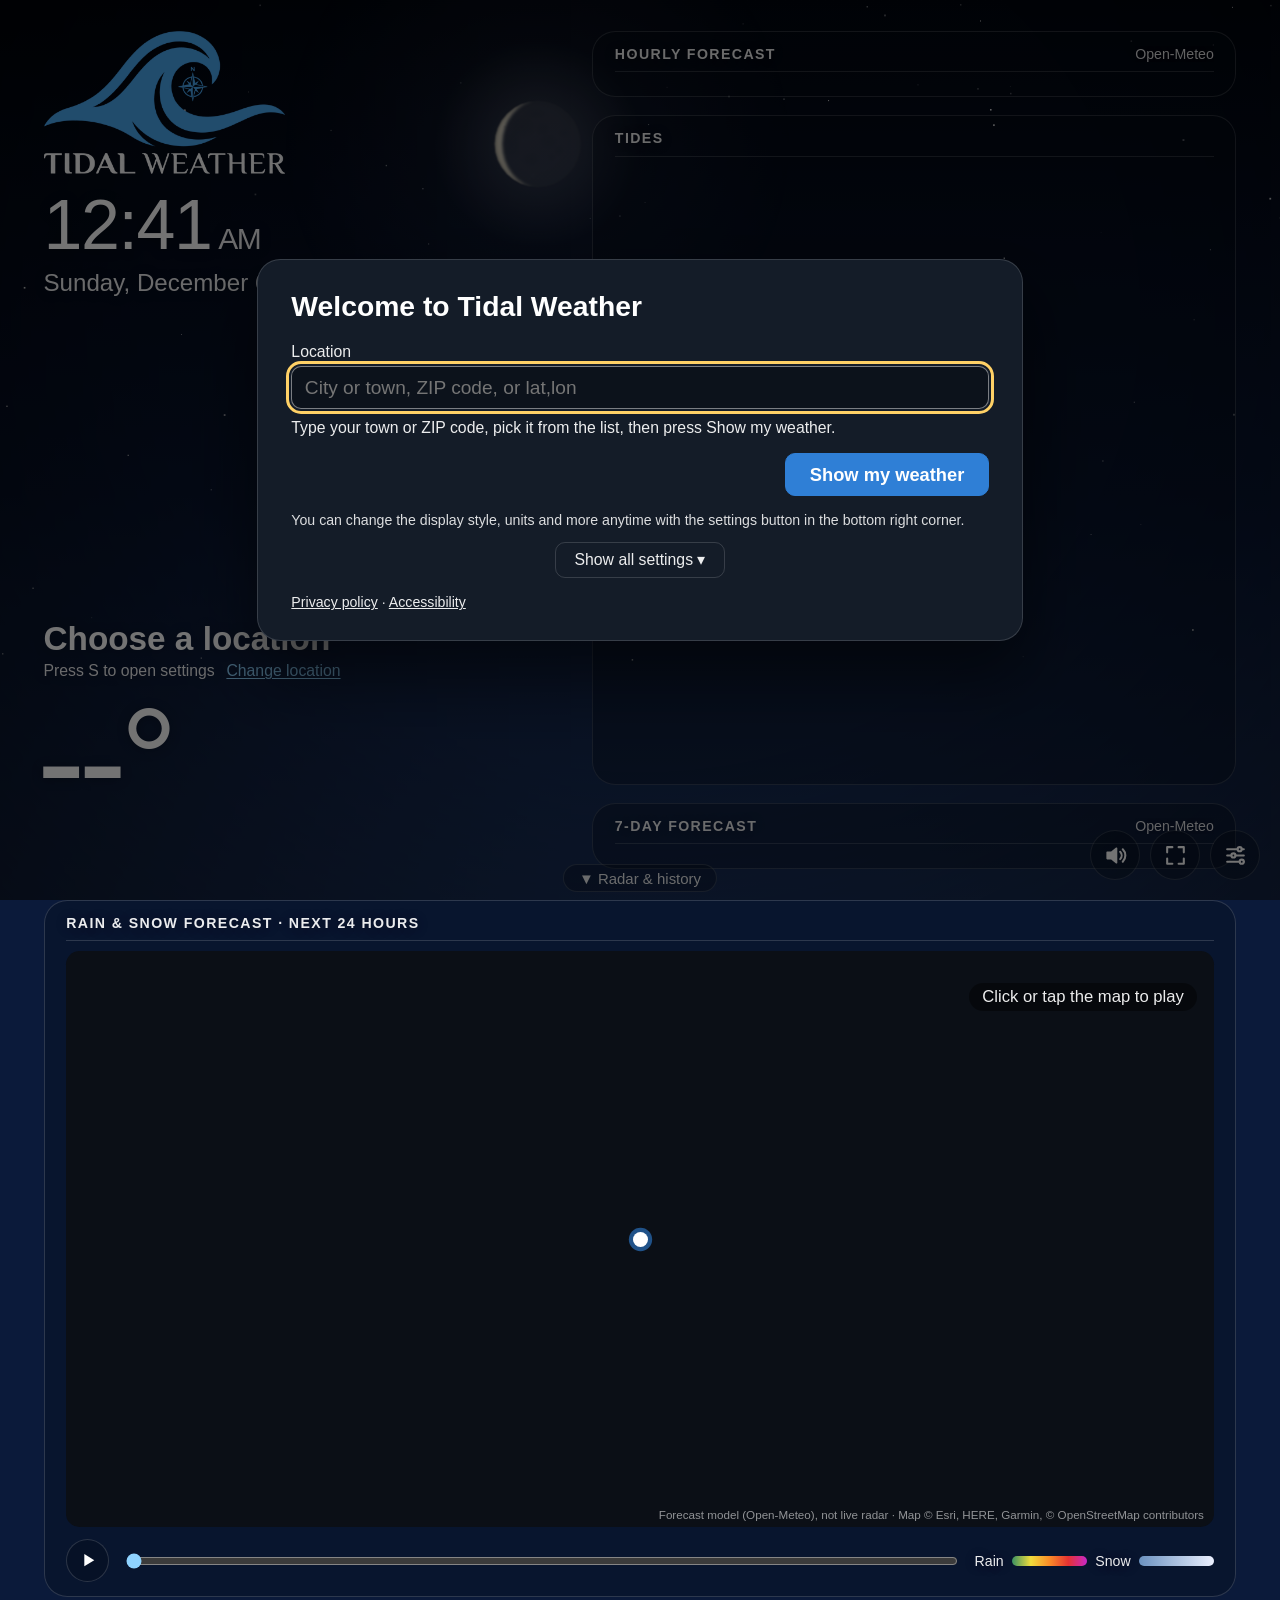
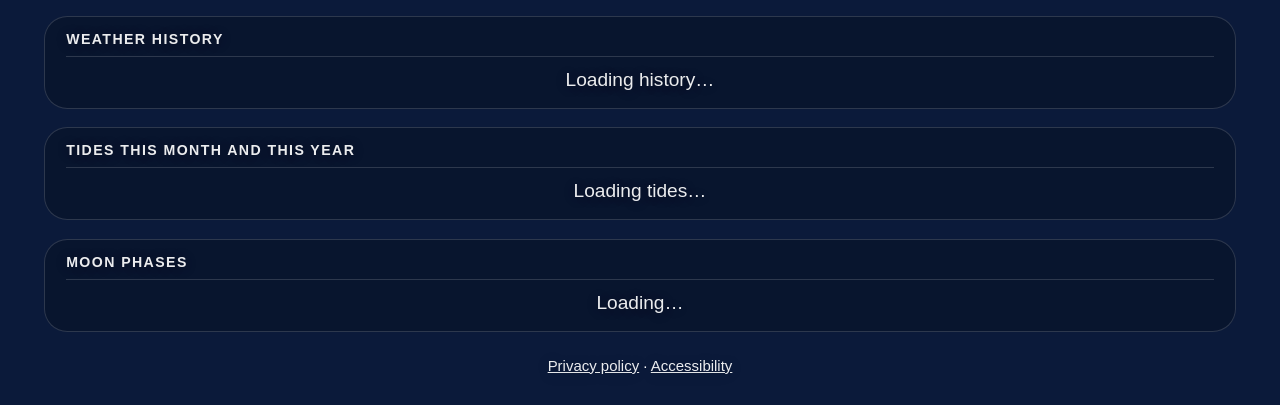
==== commit c8b1d24b: "Accessibility: contrast measured in every daytime sky (darker panels and left band by day), pausable" ====
--- a/index.html
+++ b/index.html
@@ -29,7 +29,7 @@
     <div class="top">
       <div><h1 class="logo-h"><img class="logo" src="logo.png" alt="Tidal Weather"></h1><div class="clock" id="clock">--:--</div><div class="date" id="date"></div></div>
       <div class="notices">
-        <div class="notice alert" id="alert" hidden></div>
+        <div class="notice alert" id="alert" tabindex="0" role="region" aria-label="Weather alert" title="Pauses while the pointer or keyboard is on it; press or click for the next alert" hidden></div>
         <div class="notice soe" id="soe" hidden></div>
       </div>
     </div>
@@ -43,7 +43,7 @@
   </section>
 
   <section class="right">
-    <div class="card"><h2>Hourly forecast <span>Open-Meteo</span></h2><div class="hours" id="hours"></div></div>
+    <div class="card"><h2>Hourly forecast <span>Open-Meteo</span></h2><div class="hours" id="hours" tabindex="0" role="region" aria-label="Hourly forecast, scrolls sideways"></div></div>
     <div class="card" id="tideCard"><h2>Tides <span id="tideSrc"></span></h2><div id="tideBody" style="display:flex;flex-direction:column;flex:1;min-height:0"></div></div>
     <div class="card"><h2>7-day forecast <span>Open-Meteo</span></h2><div class="days" id="days"></div></div>
   </section>
@@ -175,7 +175,7 @@
           <textarea id="fbMsg" rows="4" maxlength="2000" placeholder="Ideas, problems, anything about the website…"></textarea>
         </label>
         <label>Your email (optional, only if you'd like a reply)
-          <input id="fbReply" type="email" maxlength="200" placeholder="you@example.com">
+          <input id="fbReply" type="email" autocomplete="email" maxlength="200" placeholder="you@example.com">
         </label>
         <input id="fbTrap" class="trap" tabindex="-1" autocomplete="off" aria-hidden="true">
         <div class="fbrow"><button type="button" id="fbSend">Send</button><span id="fbStatus" role="status"></span></div>
--- a/style.css
+++ b/style.css
@@ -1,7 +1,7 @@
 :root {
   --fg: #fff;
-  --dim: rgba(255,255,255,.85);
-  --faint: rgba(255,255,255,.72);   /* (raised from .45 on 2026-11-18 so small text passes contrast checks on the daytime sky) */
+  --dim: rgba(255,255,255,.92);
+  --faint: rgba(255,255,255,.85);   /* (raised from .45 on 2026-11-18 so small text passes contrast checks on the daytime sky) */
   --card: rgba(6,12,22,.30);
   --line: rgba(255,255,255,.15);
   --water: #8fd3ff;
@@ -67,7 +67,7 @@
 .logbox summary { cursor: pointer; font-size: 1rem; color: var(--dim); }
 .fb { margin-top: .8rem; }
 .fb textarea { display: block; width: 100%; margin-top: .35rem; font: inherit; font-size: 1.05rem; color: #fff; resize: vertical;
-  background: #0c121b; border: 1px solid rgba(255,255,255,.22); border-radius: .6rem; padding: .55rem .75rem; }
+  background: #0c121b; border: 1px solid rgba(255,255,255,.45); border-radius: .6rem; padding: .55rem .75rem;   /* border .45: 3:1 against the panel (WCAG non-text contrast) */ }
 .fb .trap { position: absolute; left: -9999px; width: 1px; height: 1px; opacity: 0; }   /* only robots fill this in */
 .fbrow { display: flex; align-items: center; gap: 1rem; }
 #fbSend { font: inherit; font-size: 1.05rem; padding: .45rem 1.3rem; border-radius: .6rem; cursor: pointer; border: 0; background: #2f7fd6; color: #fff; font-weight: 600; }
@@ -82,7 +82,7 @@
 #logList .m { color: var(--faint); font-size: .84rem; }
 .place { font-size: 2rem; font-weight: 600; }
 .statusrow { display: flex; align-items: baseline; gap: .7rem; margin-top: .25rem; }
-.status { font-size: .95rem; color: var(--faint); }
+.status { font-size: .95rem; color: var(--dim); }
 /* opens settings at the location box; fades out with the corner buttons when the mouse is idle */
 .chgloc { font: inherit; font-size: .95rem; color: var(--water); background: none; border: 0; padding: 0; cursor: pointer; text-decoration: underline; text-underline-offset: .15em; transition: opacity .6s; }
 body.idle .chgloc, .mirror .chgloc { opacity: 0; pointer-events: none; }
@@ -229,7 +229,7 @@
 .panel label { display: block; font-size: .95rem; color: var(--dim); margin-bottom: 1rem; }
 .panel input, .panel select {
   display: block; width: 100%; margin-top: .35rem; font: inherit; font-size: 1.15rem; color: #fff;
-  background: #0c121b; border: 1px solid rgba(255,255,255,.22); border-radius: .6rem; padding: .55rem .75rem;
+  background: #0c121b; border: 1px solid rgba(255,255,255,.45); border-radius: .6rem; padding: .55rem .75rem;   /* border .45: 3:1 against the panel (WCAG non-text contrast) */
 }
 .panel input:focus, .panel select:focus, .panel button:focus { outline: 2px solid var(--water); outline-offset: 2px; }
 .row { display: grid; grid-template-columns: 1fr 1fr; gap: 1rem; }
@@ -295,7 +295,7 @@
 .legend { display: flex; align-items: center; gap: .5rem; font-size: .85rem; color: var(--dim); white-space: nowrap; }
 .legend i { display: inline-block; width: 4.5rem; height: .6rem; border-radius: 1rem; }
 .hist { display: grid; grid-template-columns: 1.2fr 1fr 1.2fr; gap: 2rem; }
-.hist h4 { font-size: 1.05rem; font-weight: 600; margin-bottom: .4rem; }
+.hist h3 { font-size: 1.05rem; font-weight: 600; margin-bottom: .4rem; }
 .hist table { width: 100%; border-collapse: collapse; font-size: 1.05rem; }
 .hist td, .hist th { padding: .38rem .4rem; border-top: 1px solid rgba(255,255,255,.07); text-align: right; white-space: nowrap; }
 .hist th { border-top: 0; font-size: .8rem; font-weight: 600; color: var(--dim); text-transform: uppercase; letter-spacing: .06em; }
@@ -305,7 +305,7 @@
 .more .foot { margin: .4rem 0 0; text-align: center; font-size: .9rem; }
 .more .foot a, #setForm .hint a { color: var(--dim); }
 .tidey { display: grid; grid-template-columns: 1.25fr 1fr; gap: 2.4rem; }
-.tidey h4 { font-size: 1.05rem; font-weight: 600; margin-bottom: .4rem; }
+.tidey h3 { font-size: 1.05rem; font-weight: 600; margin-bottom: .4rem; }
 .tidey .sum { font-size: 1rem; color: var(--dim); margin-bottom: .6rem; line-height: 1.5; }
 .tidey .sum b { color: var(--fg); font-weight: 600; }
 .tidey table { width: 100%; border-collapse: collapse; font-size: 1rem; }
@@ -402,3 +402,6 @@
 html.big .hist td small { display: block; margin-left: 0; }
 html.big .logo { max-width: 100%; }
 html.big .statusrow { flex-wrap: wrap; }
+/* pale skies by day (set in setBg): darker panels and an even dimming over the sky, so text keeps 4.5:1 contrast */
+html.pale { --card: rgba(6,12,22,.6); }
+html.pale #shade { background: linear-gradient(90deg, rgba(4,10,20,.7), rgba(4,10,20,.58) 27%, rgba(4,10,20,0) 46%), radial-gradient(ellipse at 50% 35%, rgba(0,0,0,0) 55%, rgba(0,0,0,.32) 100%); }   /* a darker band behind the left-hand text */
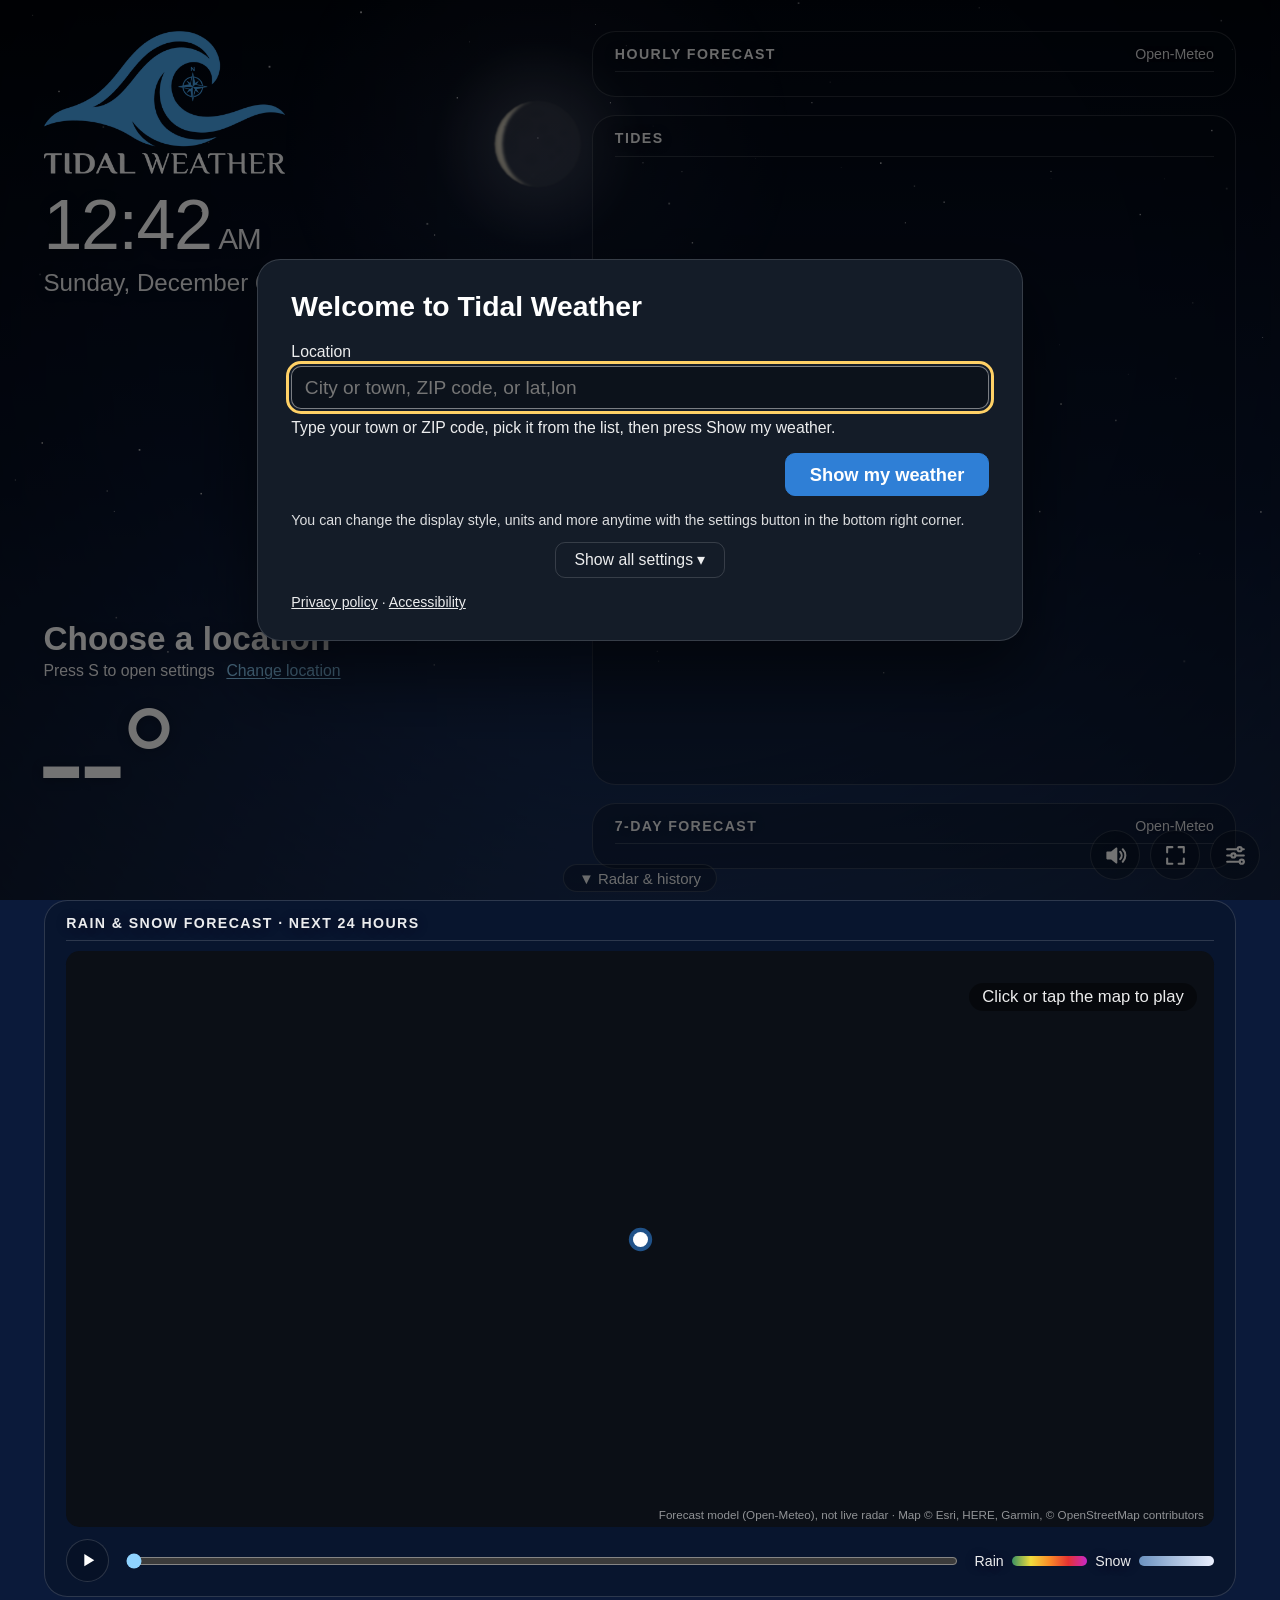
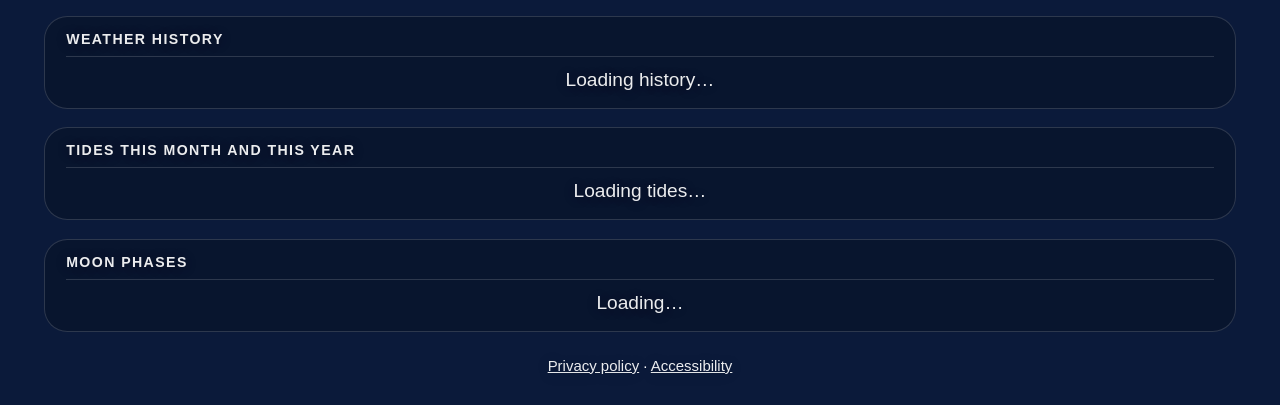
==== commit b78f165f: "Settings: General and Test options tabs, so the previews don't crowd the everyday settings Co-Author" ====
--- a/index.html
+++ b/index.html
@@ -103,6 +103,8 @@
 <div class="modal" id="settings" role="dialog" aria-modal="true" aria-labelledby="setTitle" hidden>
   <form class="panel" id="setForm" autocomplete="off">
     <h2 id="setTitle">Settings</h2>
+    <div class="tabs" role="tablist" aria-label="Settings sections"><button type="button" role="tab" id="tabMain" aria-selected="true" aria-controls="mainPanel">General</button><button type="button" role="tab" id="tabTest" aria-selected="false" aria-controls="testPanel" tabindex="-1">Test options<span class="dot" id="testDot" hidden> ●<span class="sr"> (some are on)</span></span></button></div>
+    <div id="mainPanel" role="tabpanel" aria-labelledby="tabMain">
     <label class="keep">Location
       <input id="locInput" placeholder="City or town, ZIP code, or lat,lon">
     </label>
@@ -132,38 +134,6 @@
     <label>Holiday theme
       <select id="holidaySel"><option value="off">None</option><option value="auto">Automatic (each holiday in its season)</option><option value="newyear" disabled>New Year's (coming soon)</option><option value="valentine" disabled>Valentine's Day (coming soon)</option><option value="stpatrick" disabled>St. Patrick's Day (coming soon)</option><option value="easter" disabled>Easter (coming soon)</option><option value="july4" disabled>Fourth of July (coming soon)</option><option value="halloween">Halloween</option><option value="thanksgiving" disabled>Thanksgiving (coming soon)</option><option value="christmas" disabled>Christmas (coming soon)</option></select>
     </label>
-    <div class="row">
-      <label>Background scene
-        <select id="sceneSel">
-          <option value="auto">Match current weather</option>
-          <option value="clear">Preview: clear</option><option value="partly">Preview: partly cloudy</option>
-          <option value="cloudy">Preview: cloudy</option><option value="fog">Preview: fog</option>
-          <option value="drizzle">Preview: drizzle</option><option value="rain">Preview: rain</option>
-          <option value="heavy">Preview: heavy rain</option><option value="flurries">Preview: flurries</option>
-          <option value="snow">Preview: snow</option><option value="heavysnow">Preview: heavy snow</option>
-          <option value="storm">Preview: thunderstorm</option><option value="hurricane">Preview: hurricane</option><option value="tornado">Preview: tornado</option>
-          <option value="windy">Preview: high wind</option>
-        </select>
-      </label>
-      <label>Time of day
-        <select id="todSel"><option value="auto">Match the sun</option><option value="day">Preview: day</option><option value="golden">Preview: sunrise / sunset</option><option value="night">Preview: night</option></select>
-      </label>
-    </div>
-    <div class="row">
-      <label>Test alert notice
-        <select id="alertSel">
-          <option value="">Off (real alerts only)</option>
-          <option value="demo">Preview: mix of flood warning, advisory &amp; earthquake</option>
-          <option value="Hurricane Warning">Preview: Hurricane Warning</option><option value="Tropical Storm Warning">Preview: Tropical Storm Warning</option><option value="Tornado Warning">Preview: Tornado Warning</option>
-          <option value="Severe Thunderstorm Warning">Preview: Severe Thunderstorm Warning</option><option value="Flash Flood Warning">Preview: Flash Flood Warning</option><option value="Flood Watch">Preview: Flood Watch</option>
-          <option value="Coastal Flood Warning">Preview: Coastal Flood Warning</option><option value="Coastal Flood Advisory">Preview: Coastal Flood Advisory</option><option value="Winter Storm Warning">Preview: Winter Storm Warning</option>
-          <option value="High Wind Warning">Preview: High Wind Warning</option><option value="Tsunami Warning">Preview: Tsunami Warning</option><option value="earthquake">Preview: earthquake (M6.2)</option>
-        </select>
-      </label>
-      <label>Test state of emergency
-        <select id="soeSel"><option value="">Off</option><option value="nj">Preview: New Jersey state declaration</option><option value="on">Preview: federal (FEMA) declaration</option></select>
-      </label>
-    </div>
     <details class="logbox">
       <summary>Alert history, last 30 days <span id="logCount"></span></summary>
       <div id="logList"></div>
@@ -181,6 +151,42 @@
         <div class="fbrow"><button type="button" id="fbSend">Send</button><span id="fbStatus" role="status"></span></div>
       </div>
     </details>
+    </div>
+    <div id="testPanel" role="tabpanel" aria-labelledby="tabTest" hidden>
+    <p class="hint tabnote">For trying things out: preview other weather, times of day and alerts. Set them back to the first choice to see the real weather again.</p>
+    <div class="row">
+      <label>Background scene
+        <select id="sceneSel">
+          <option value="auto">Match current weather</option>
+          <option value="clear">Preview: clear</option><option value="partly">Preview: partly cloudy</option>
+          <option value="cloudy">Preview: cloudy</option><option value="fog">Preview: fog</option>
+          <option value="drizzle">Preview: drizzle</option><option value="rain">Preview: rain</option>
+          <option value="heavy">Preview: heavy rain</option><option value="flurries">Preview: flurries</option>
+          <option value="snow">Preview: snow</option><option value="heavysnow">Preview: heavy snow</option>
+          <option value="storm">Preview: thunderstorm</option><option value="hurricane">Preview: hurricane</option><option value="tornado">Preview: tornado</option>
+          <option value="windy">Preview: high wind</option>
+        </select>
+      </label>
+      <label>Time of day
+        <select id="todSel"><option value="auto">Match the sun</option><option value="day">Preview: day</option><option value="golden">Preview: sunrise / sunset</option><option value="night">Preview: night</option></select>
+      </label>
+    </div>
+    <div class="row">
+      <label>Test alert notice
+        <select id="alertSel">
+          <option value="">Off (real alerts only)</option>
+          <option value="demo">Preview: mix of flood warning, advisory &amp; earthquake</option>
+          <option value="Hurricane Warning">Preview: Hurricane Warning</option><option value="Tropical Storm Warning">Preview: Tropical Storm Warning</option><option value="Tornado Warning">Preview: Tornado Warning</option>
+          <option value="Severe Thunderstorm Warning">Preview: Severe Thunderstorm Warning</option><option value="Flash Flood Warning">Preview: Flash Flood Warning</option><option value="Flood Watch">Preview: Flood Watch</option>
+          <option value="Coastal Flood Warning">Preview: Coastal Flood Warning</option><option value="Coastal Flood Advisory">Preview: Coastal Flood Advisory</option><option value="Winter Storm Warning">Preview: Winter Storm Warning</option>
+          <option value="High Wind Warning">Preview: High Wind Warning</option><option value="Tsunami Warning">Preview: Tsunami Warning</option><option value="earthquake">Preview: earthquake (M6.2)</option>
+        </select>
+      </label>
+      <label>Test state of emergency
+        <select id="soeSel"><option value="">Off</option><option value="nj">Preview: New Jersey state declaration</option><option value="on">Preview: federal (FEMA) declaration</option></select>
+      </label>
+    </div>
+    </div>
     <div class="buttons"><button type="button" class="left" id="fsSetBtn">Full screen</button><button type="button" id="cancelBtn">Cancel</button><button type="submit" id="saveBtn">Save</button></div>
     <p class="hint wonly keep">You can change the display style, units and more anytime with the settings button in the bottom right corner.</p>
     <button type="button" id="moreSetBtn" class="keep">Show all settings ▾</button>
--- a/style.css
+++ b/style.css
@@ -249,7 +249,7 @@
 .buttons button[type=submit] { background: #2f7fd6; border-color: #2f7fd6; font-weight: 600; }
 .hint { margin-top: 1rem; font-size: .85rem; color: var(--faint); }
 /* first visit: just the location box (everything else waits in the settings button at the bottom right) */
-#setForm.welcome > :not(h2):not(.keep):not(#locResults):not(.buttons), #setForm.welcome #fsSetBtn, #setForm.welcome #cancelBtn { display: none; }
+#setForm.welcome > :not(h2):not(.keep):not(#mainPanel):not(.buttons), #setForm.welcome #mainPanel > :not(.keep):not(#locResults), #setForm.welcome #fsSetBtn, #setForm.welcome #cancelBtn { display: none; }
 .wonly { display: none; }
 #setForm.welcome .wonly { display: block; }
 #setForm.firstrun #cancelBtn { display: none; }   /* no location yet, so nothing to go back to */
@@ -405,3 +405,12 @@
 /* pale skies by day (set in setBg): darker panels and an even dimming over the sky, so text keeps 4.5:1 contrast */
 html.pale { --card: rgba(6,12,22,.6); }
 html.pale #shade { background: linear-gradient(90deg, rgba(4,10,20,.7), rgba(4,10,20,.58) 27%, rgba(4,10,20,0) 46%), radial-gradient(ellipse at 50% 35%, rgba(0,0,0,0) 55%, rgba(0,0,0,.32) 100%); }   /* a darker band behind the left-hand text */
+
+/* settings tabs: General and Test options (2026-11-18) */
+.tabs { display: flex; gap: .4rem; margin: -.4rem 0 1.2rem; border-bottom: 1px solid var(--line); }
+.tabs button { font: inherit; font-size: 1rem; color: var(--dim); background: none; border: 0; border-bottom: 3px solid transparent; padding: .45rem .9rem .5rem; margin-bottom: -1px; cursor: pointer; border-radius: .4rem .4rem 0 0; }
+.tabs button[aria-selected="true"] { color: #fff; font-weight: 600; border-bottom-color: var(--water); }
+.tabs button:hover { color: #fff; background: rgba(255,255,255,.05); }
+.tabs .dot { color: #ffb347; }
+#testPanel[hidden], #mainPanel[hidden] { display: none; }
+.tabnote { margin: 0 0 1rem; }
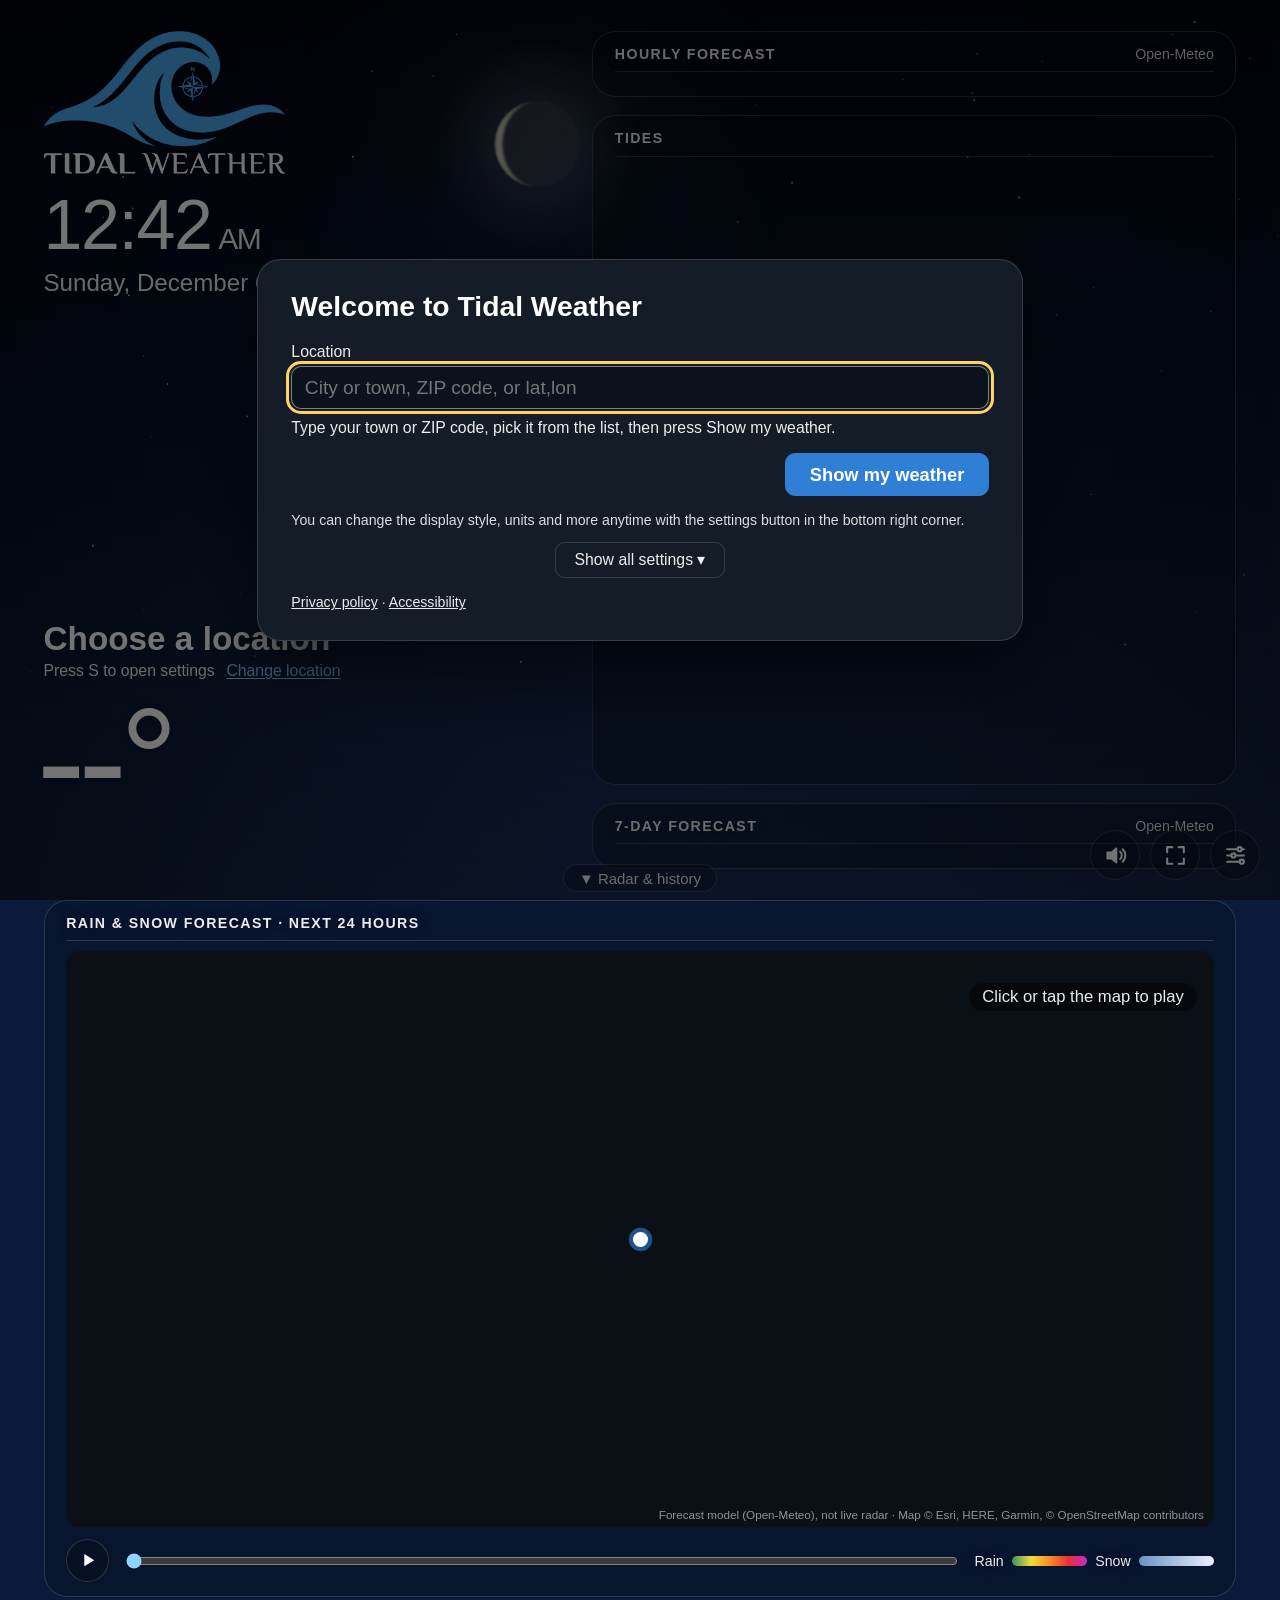
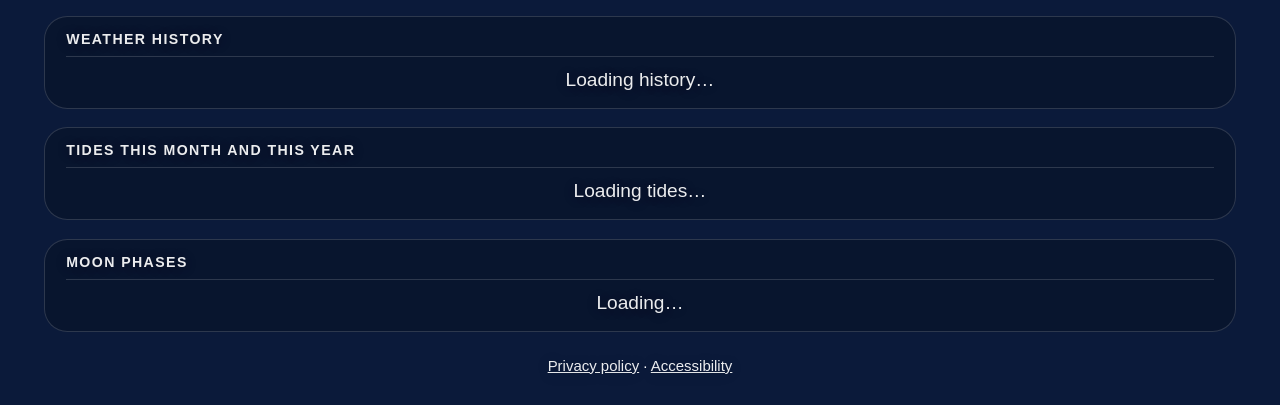
==== commit bc20e139: "Settings: tide station moves to the second tab, now called Test & advanced Co-Authored-By: Claude Op" ====
--- a/index.html
+++ b/index.html
@@ -103,7 +103,7 @@
 <div class="modal" id="settings" role="dialog" aria-modal="true" aria-labelledby="setTitle" hidden>
   <form class="panel" id="setForm" autocomplete="off">
     <h2 id="setTitle">Settings</h2>
-    <div class="tabs" role="tablist" aria-label="Settings sections"><button type="button" role="tab" id="tabMain" aria-selected="true" aria-controls="mainPanel">General</button><button type="button" role="tab" id="tabTest" aria-selected="false" aria-controls="testPanel" tabindex="-1">Test options<span class="dot" id="testDot" hidden> ●<span class="sr"> (some are on)</span></span></button></div>
+    <div class="tabs" role="tablist" aria-label="Settings sections"><button type="button" role="tab" id="tabMain" aria-selected="true" aria-controls="mainPanel">General</button><button type="button" role="tab" id="tabTest" aria-selected="false" aria-controls="testPanel" tabindex="-1">Test &amp; advanced<span class="dot" id="testDot" hidden> ●<span class="sr"> (some are on)</span></span></button></div>
     <div id="mainPanel" role="tabpanel" aria-labelledby="tabMain">
     <label class="keep">Location
       <input id="locInput" placeholder="City or town, ZIP code, or lat,lon">
@@ -118,16 +118,13 @@
       </label>
     </div>
     <div class="row">
-      <label>Tide station (NOAA ID, blank = nearest)
-        <input id="stationInput" placeholder="auto">
-      </label>
       <label>Background animation
         <select id="motionSel"><option value="full">Full (30 fps)</option><option value="light">Light (15 fps, fewer particles)</option><option value="off">Off (still image)</option></select>
       </label>
-    </div>
-    <label>Text size
-      <select id="textSizeSel"><option value="1">Normal</option><option value="1.25">Large (125%)</option><option value="1.5">Larger (150%)</option><option value="2">Largest (200%)</option></select>
-    </label>
+      <label>Text size
+        <select id="textSizeSel"><option value="1">Normal</option><option value="1.25">Large (125%)</option><option value="1.5">Larger (150%)</option><option value="2">Largest (200%)</option></select>
+      </label>
+    </div>
     <label>Display style
       <select id="displaySel"><option value="normal">Sky (default)</option><option value="ocean">Ocean</option><option value="forest">Forest</option><option value="tropical" disabled>Tropical (coming soon)</option><option value="city" disabled>City (coming soon)</option><option value="waterfall" disabled>Waterfall (coming soon)</option><option value="village" disabled>Village (coming soon)</option><option value="mirror">Smart mirror (black background, no animation)</option></select>
     </label>
@@ -153,7 +150,7 @@
     </details>
     </div>
     <div id="testPanel" role="tabpanel" aria-labelledby="tabTest" hidden>
-    <p class="hint tabnote">For trying things out: preview other weather, times of day and alerts. Set them back to the first choice to see the real weather again.</p>
+    <p class="hint tabnote">For trying things out: preview other weather, times of day and alerts. Set them back to the first choice to see the real weather again. Most people never need anything on this tab.</p>
     <div class="row">
       <label>Background scene
         <select id="sceneSel">
@@ -186,6 +183,10 @@
         <select id="soeSel"><option value="">Off</option><option value="nj">Preview: New Jersey state declaration</option><option value="on">Preview: federal (FEMA) declaration</option></select>
       </label>
     </div>
+    <h3 class="subhead">Advanced</h3>
+    <label>Tide station (NOAA station ID; leave blank to use the nearest one)
+      <input id="stationInput" placeholder="Nearest station">
+    </label>
     </div>
     <div class="buttons"><button type="button" class="left" id="fsSetBtn">Full screen</button><button type="button" id="cancelBtn">Cancel</button><button type="submit" id="saveBtn">Save</button></div>
     <p class="hint wonly keep">You can change the display style, units and more anytime with the settings button in the bottom right corner.</p>
--- a/style.css
+++ b/style.css
@@ -414,3 +414,4 @@
 .tabs .dot { color: #ffb347; }
 #testPanel[hidden], #mainPanel[hidden] { display: none; }
 .tabnote { margin: 0 0 1rem; }
+.panel .subhead { font-size: .85rem; font-weight: 600; text-transform: uppercase; letter-spacing: .08em; color: var(--dim); margin: .4rem 0 .8rem; padding-top: 1rem; border-top: 1px solid var(--line); }
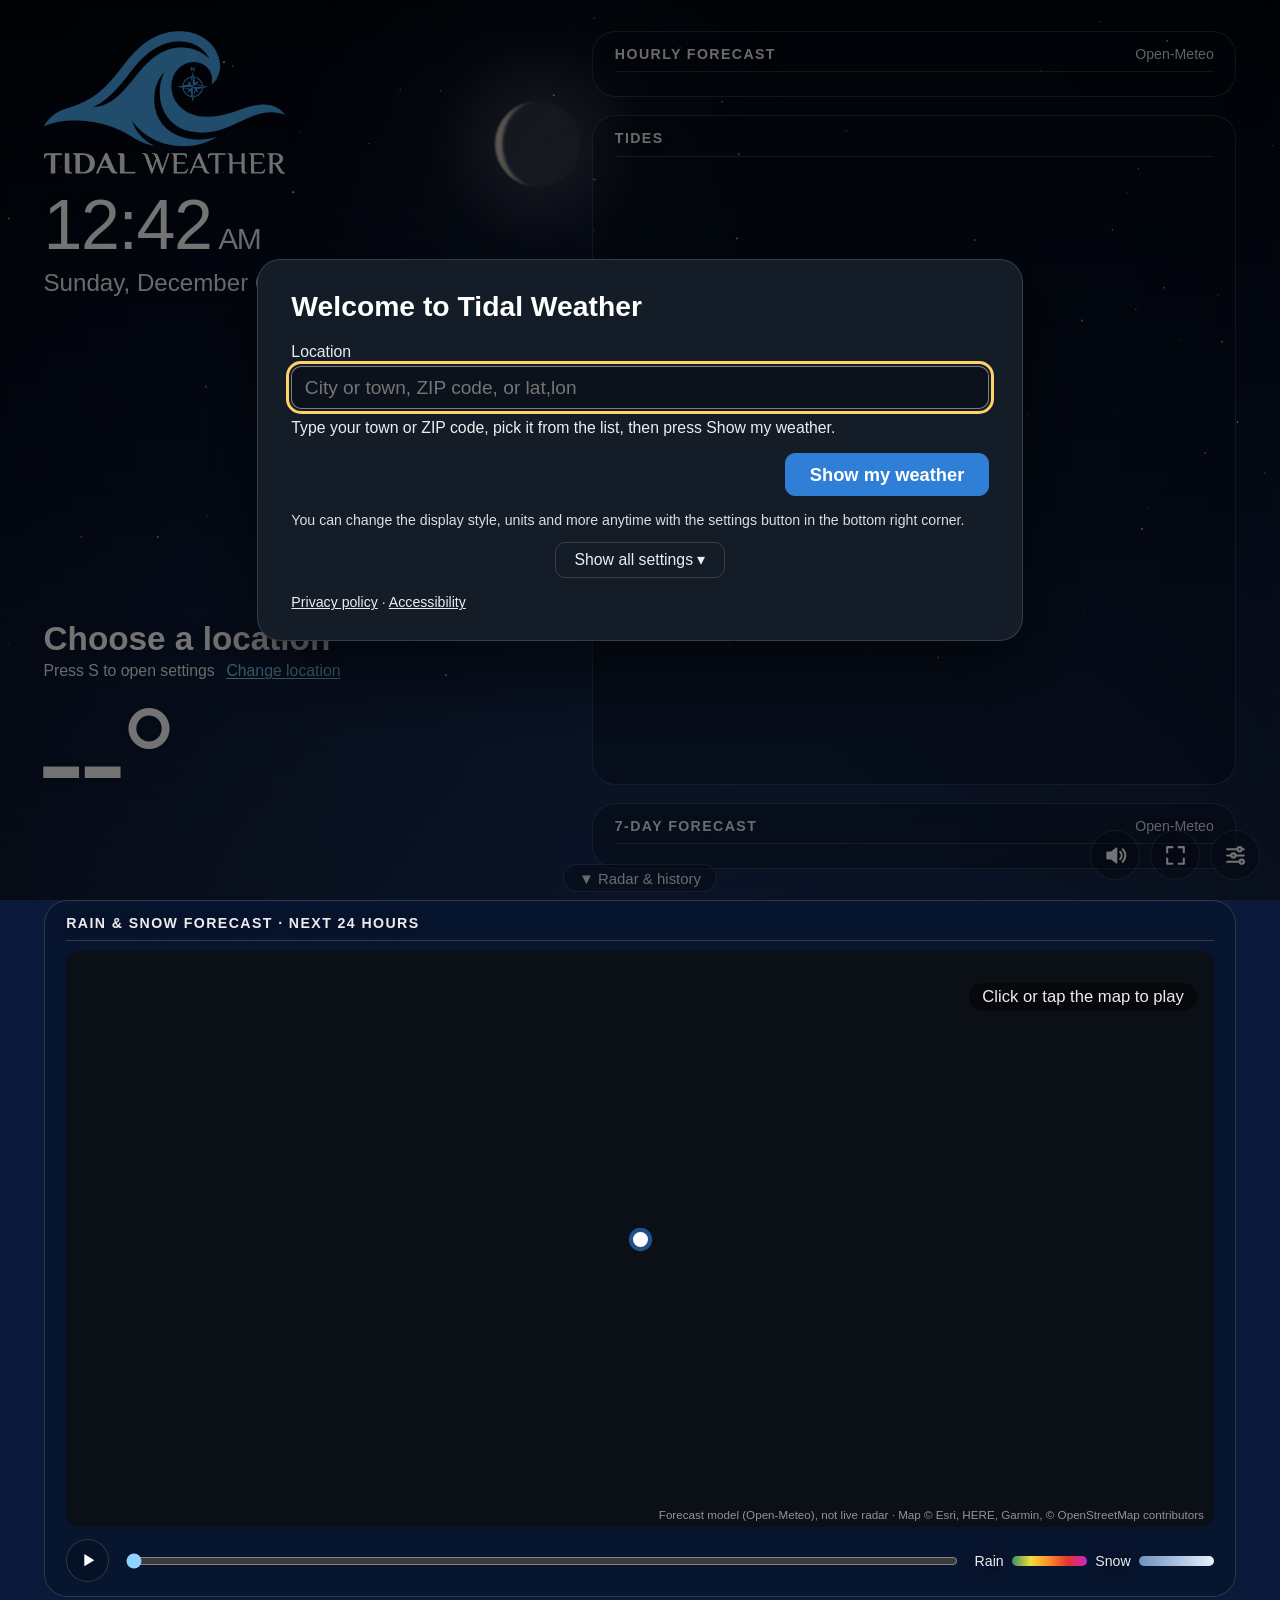
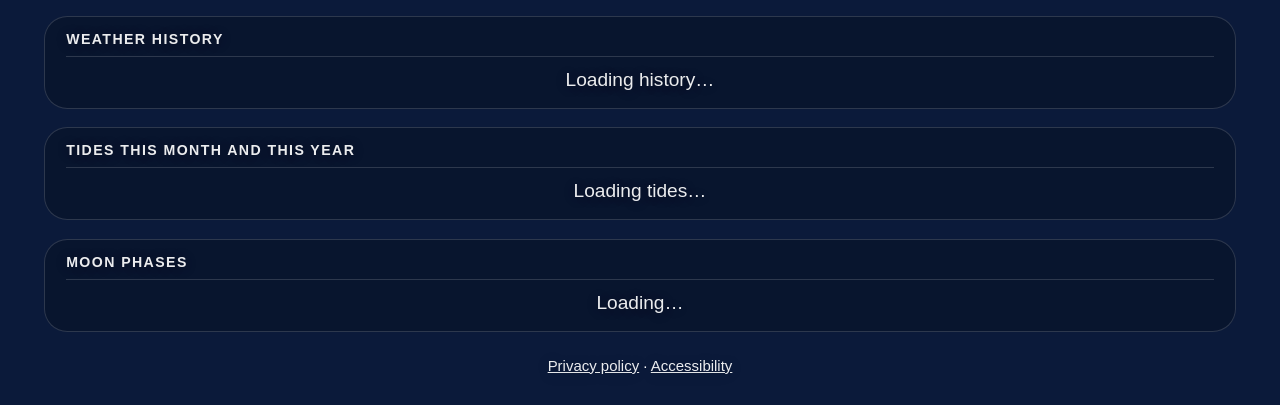
==== commit 1cf67d36: "Test & advanced: Moon phase preview (sky moon, Moon tile and today's moon on the card) Co-Authored-B" ====
--- a/index.html
+++ b/index.html
@@ -168,6 +168,9 @@
         <select id="todSel"><option value="auto">Match the sun</option><option value="day">Preview: day</option><option value="golden">Preview: sunrise / sunset</option><option value="night">Preview: night</option></select>
       </label>
     </div>
+    <label>Moon phase (the sky moon shows on clear nights)
+      <select id="moonSel"><option value="">Match today's moon</option><option value="0">Preview: New Moon</option><option value="0.125">Preview: Waxing Crescent</option><option value="0.25">Preview: First Quarter</option><option value="0.375">Preview: Waxing Gibbous</option><option value="0.5">Preview: Full Moon</option><option value="0.625">Preview: Waning Gibbous</option><option value="0.75">Preview: Last Quarter</option><option value="0.875">Preview: Waning Crescent</option></select>
+    </label>
     <div class="row">
       <label>Test alert notice
         <select id="alertSel">
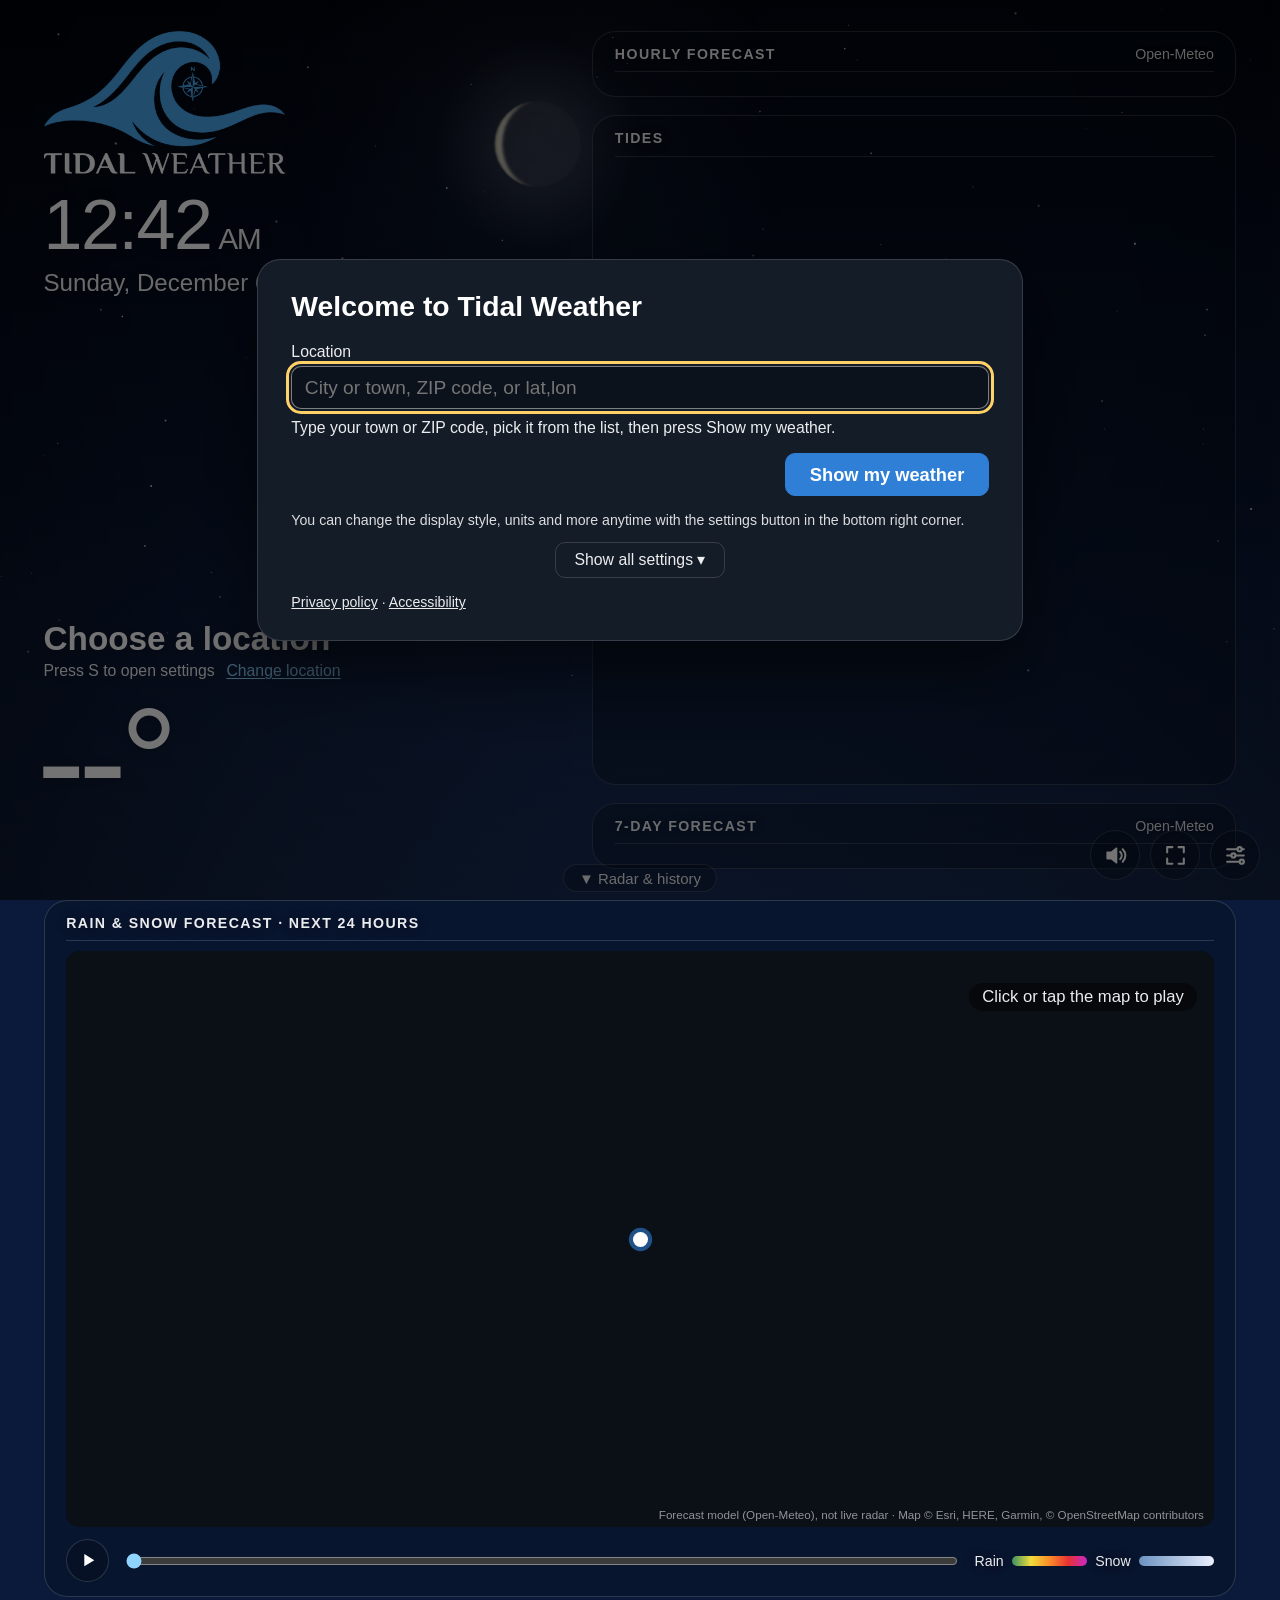
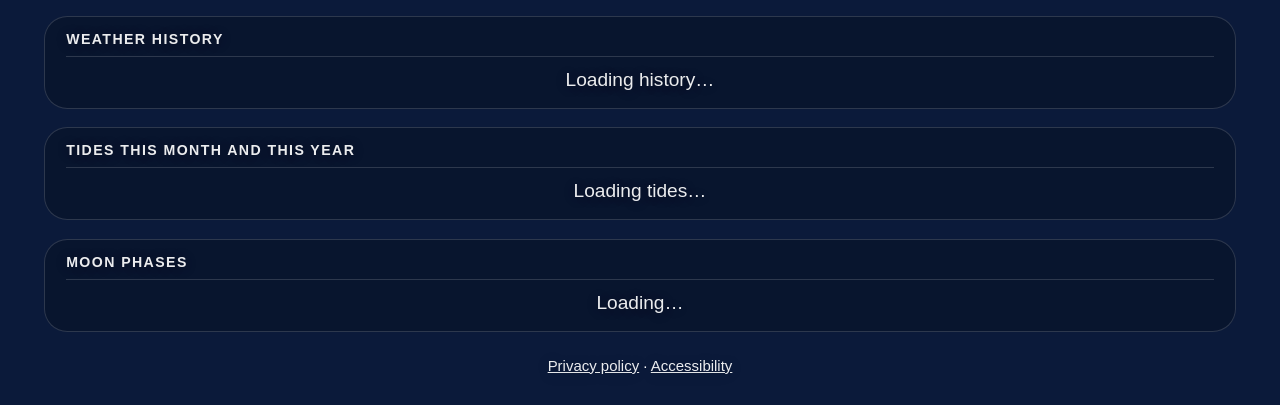
==== commit ecf929bf: "Thanksgiving theme: autumn decorations, pilgrim hats, geese flying south, a wild turkey (strutting, " ====
--- a/index.html
+++ b/index.html
@@ -129,7 +129,7 @@
       <select id="displaySel"><option value="normal">Sky (default)</option><option value="ocean">Ocean</option><option value="forest">Forest</option><option value="tropical" disabled>Tropical (coming soon)</option><option value="city" disabled>City (coming soon)</option><option value="waterfall" disabled>Waterfall (coming soon)</option><option value="village" disabled>Village (coming soon)</option><option value="mirror">Smart mirror (black background, no animation)</option></select>
     </label>
     <label>Holiday theme
-      <select id="holidaySel"><option value="off">None</option><option value="auto">Automatic (each holiday in its season)</option><option value="newyear" disabled>New Year's (coming soon)</option><option value="valentine" disabled>Valentine's Day (coming soon)</option><option value="stpatrick" disabled>St. Patrick's Day (coming soon)</option><option value="easter" disabled>Easter (coming soon)</option><option value="july4" disabled>Fourth of July (coming soon)</option><option value="halloween">Halloween</option><option value="thanksgiving" disabled>Thanksgiving (coming soon)</option><option value="christmas" disabled>Christmas (coming soon)</option></select>
+      <select id="holidaySel"><option value="off">None</option><option value="auto">Automatic (each holiday in its season)</option><option value="newyear" disabled>New Year's (coming soon)</option><option value="valentine" disabled>Valentine's Day (coming soon)</option><option value="stpatrick" disabled>St. Patrick's Day (coming soon)</option><option value="easter" disabled>Easter (coming soon)</option><option value="july4" disabled>Fourth of July (coming soon)</option><option value="halloween">Halloween</option><option value="thanksgiving">Thanksgiving</option><option value="christmas" disabled>Christmas (coming soon)</option></select>
     </label>
     <details class="logbox">
       <summary>Alert history, last 30 days <span id="logCount"></span></summary>
@@ -214,6 +214,7 @@
 <script src="js/forest.js"></script>
 <script src="js/tropical.js"></script>
 <script src="js/holidays.js"></script>
+<script src="js/thanksgiving.js"></script>
 <script src="js/events.js"></script>
 <script src="js/scene.js"></script>
 <script src="js/display.js"></script>
--- a/style.css
+++ b/style.css
@@ -100,13 +100,13 @@
 .tile { background: var(--card); border: 1px solid var(--line); border-radius: 1rem; padding: .7rem .9rem; min-width: 0; }
 .tile .k { font-size: .78rem; text-transform: uppercase; letter-spacing: .09em; color: var(--dim); white-space: nowrap; }
 .tile .v { font-size: 1.5rem; font-weight: 500; margin-top: .2rem; white-space: nowrap; overflow: hidden; text-overflow: ellipsis; }
-.tile .s { font-size: .82rem; color: var(--faint); margin-top: .1rem; white-space: nowrap; }
+.tile .s { font-size: .82rem; color: var(--faint); margin-top: .1rem; white-space: nowrap; overflow: hidden; text-overflow: ellipsis; }   /* (shrunk to fit by fitTiles) */
 /* the Sun tile (sunrise and sunset on two lines) and the Moon tile (picture and phase name) */
-.tile .two { display: flex; flex-direction: column; font-size: 1.12rem; line-height: 1.3; }
+.tile .two { display: flex; flex-direction: column; font-size: .75em; line-height: 1.3; }
 .tile .two i { font-style: normal; display: inline-block; width: 1.1em; color: #f5c451; }
 .tile .two i.dn { color: #f08a4b; }
-.tile .mv { display: flex; align-items: center; gap: .45rem; font-size: 1.05rem; line-height: 1.15; white-space: normal; }
-.tile .mv .mo { flex: none; width: 1.9rem; height: 1.9rem; }
+.tile .mv { display: flex; align-items: center; gap: .45rem; font-size: .7em; line-height: 1.15; white-space: normal; }
+.tile .mv .mo { flex: none; width: 1.27em; height: 1.27em; }   /* (em: they shrink with the value, see fitTiles) */
 /* the moon calendar */
 .moonnow { display: flex; align-items: center; gap: 1.2rem; margin-bottom: 1rem; flex-wrap: wrap; }
 .moonnow .big { width: 4.2rem; height: 4.2rem; }
